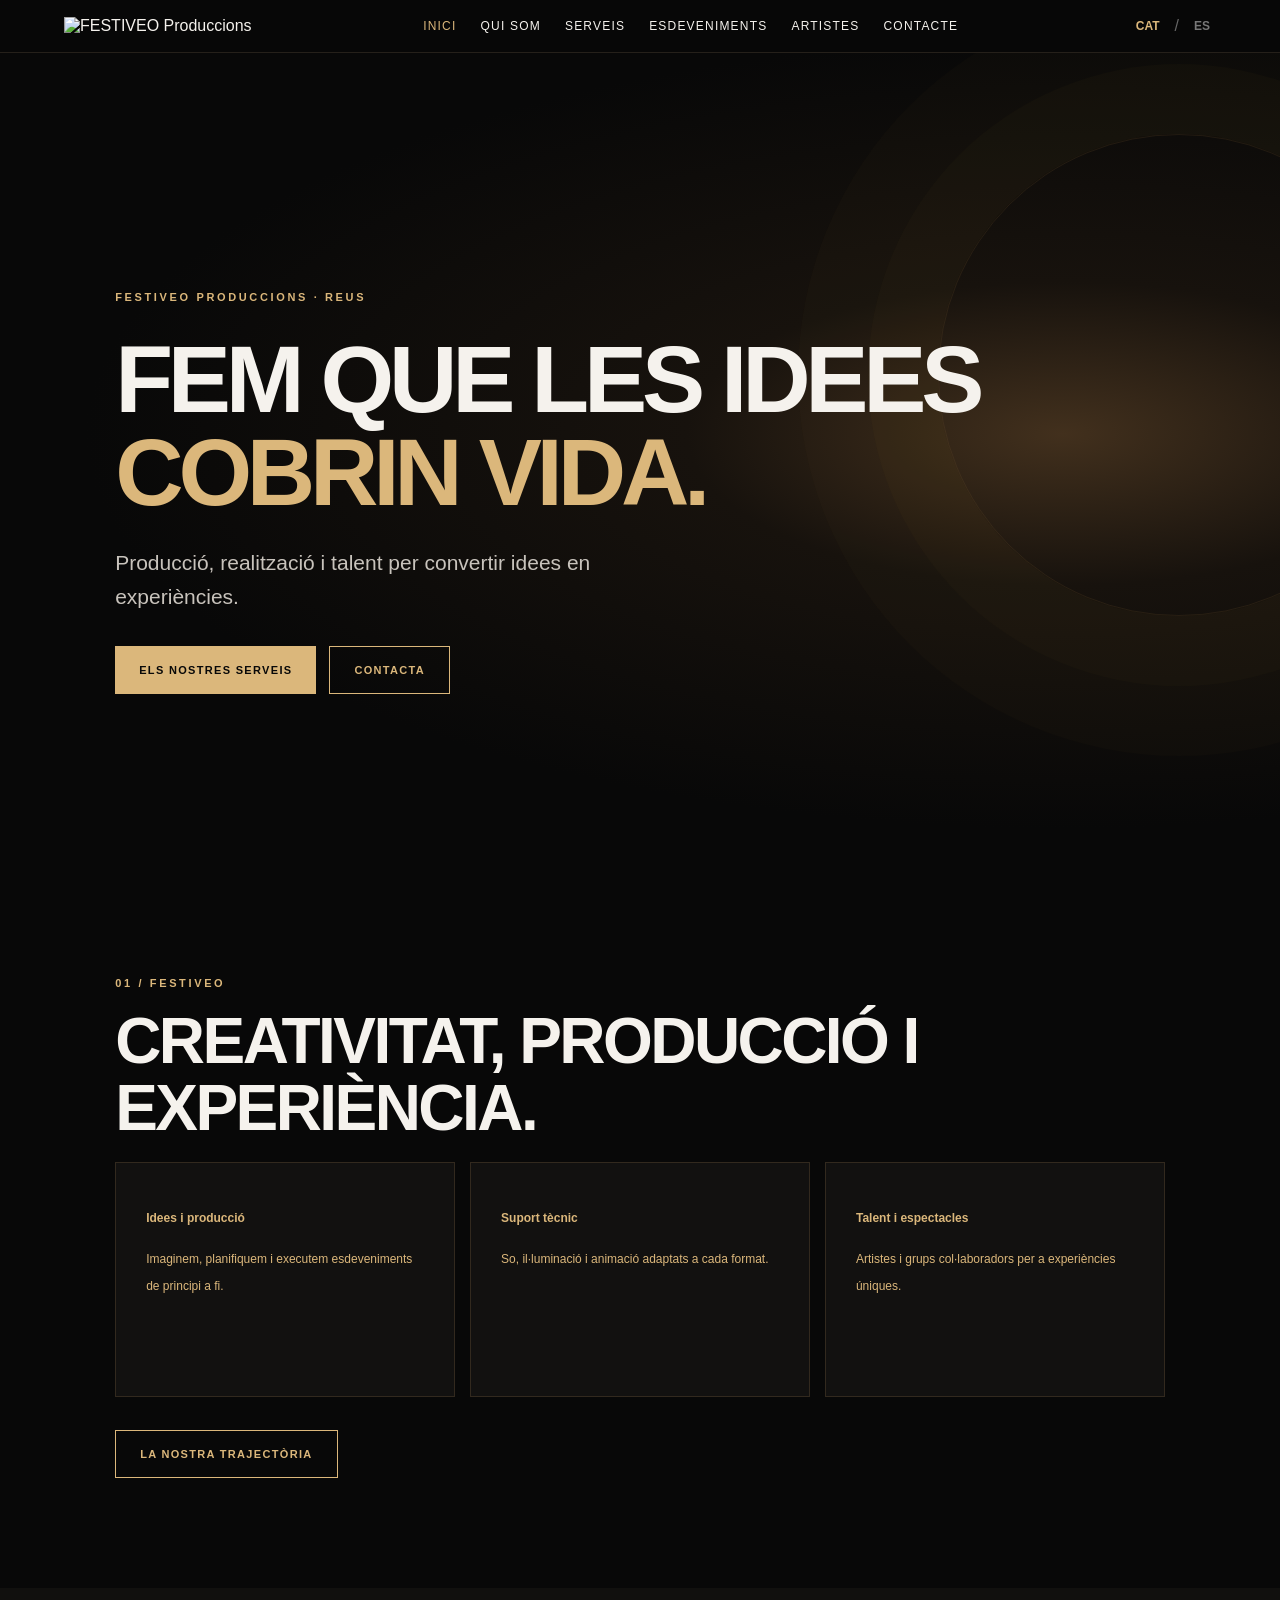
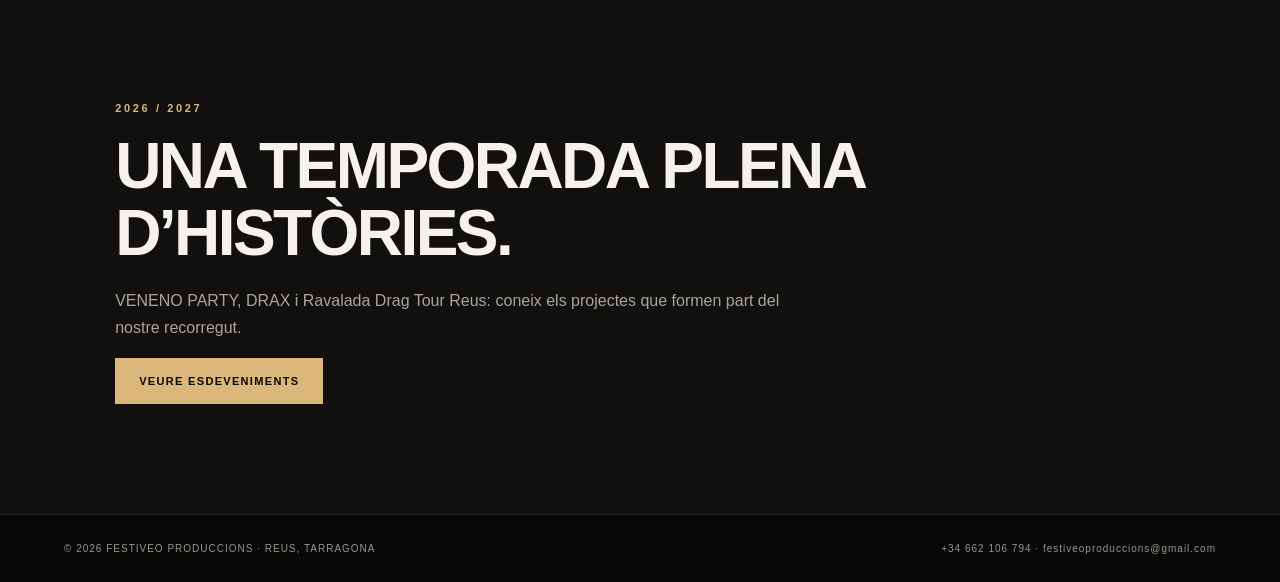
==== index.html @ d30cfdc6 "Add files via upload" ====
<!doctype html><html lang="ca"><head><meta charset="utf-8"><meta name="viewport" content="width=device-width,initial-scale=1"><meta name="theme-color" content="#080808"><title>FESTIVEO Produccions · Inici</title><meta name="description" content="FESTIVEO Produccions · Reus, Tarragona · Producció d’esdeveniments, espectacles i serveis tècnics."><link rel="stylesheet" href="styles.css"></head><body><header class="header"><a class="brand" href="index.html"><img src="assets/logo.png" alt="FESTIVEO Produccions"></a><nav id="nav"><a href="index.html" class="current"><span data-ca="Inici" data-es="Inicio">Inici</span></a><a href="nosaltres.html" class=""><span data-ca="Qui som" data-es="Quiénes somos">Qui som</span></a><a href="serveis.html" class=""><span data-ca="Serveis" data-es="Servicios">Serveis</span></a><a href="esdeveniments.html" class=""><span data-ca="Esdeveniments" data-es="Eventos">Esdeveniments</span></a><a href="artistes.html" class=""><span data-ca="Artistes" data-es="Artistas">Artistes</span></a><a href="contacte.html" class=""><span data-ca="Contacte" data-es="Contacto">Contacte</span></a></nav><div class="tools"><div class="languages"><button data-lang="ca">CAT</button><span>/</span><button data-lang="es">ES</button></div><button id="menu" aria-label="Menú" aria-expanded="false">☰</button></div></header><main><section class="hero "><div class="hero-content"><span class="eyebrow">FESTIVEO PRODUCCIONS · REUS</span><h1><span data-ca="FEM QUE LES IDEES <em>COBRIN VIDA.</em>" data-es="HACEMOS QUE LAS IDEAS <em>COBREN VIDA.</em>">FEM QUE LES IDEES <em>COBRIN VIDA.</em></span></h1><p><span data-ca="Producció, realització i talent per convertir idees en experiències." data-es="Producción, realización y talento para convertir ideas en experiencias.">Producció, realització i talent per convertir idees en experiències.</span></p><div class="actions"><a class="button primary" href="serveis.html"><span data-ca="ELS NOSTRES SERVEIS" data-es="NUESTROS SERVICIOS">ELS NOSTRES SERVEIS</span></a><a class="button outline" href="contacte.html"><span data-ca="CONTACTA" data-es="CONTACTA">CONTACTA</span></a></div></div></section><section class="section"><span class="eyebrow">01 / FESTIVEO</span><h2><span data-ca="CREATIVITAT, PRODUCCIÓ I EXPERIÈNCIA." data-es="CREATIVIDAD, PRODUCCIÓN Y EXPERIENCIA.">CREATIVITAT, PRODUCCIÓ I EXPERIÈNCIA.</span></h2><div class="service-grid"><article class="feature"><h3><span data-ca="Idees i producció" data-es="Ideas y producción">Idees i producció</span></h3><p><span data-ca="Imaginem, planifiquem i executem esdeveniments de principi a fi." data-es="Imaginamos, planificamos y ejecutamos eventos de principio a fin.">Imaginem, planifiquem i executem esdeveniments de principi a fi.</span></p></article><article class="feature"><h3><span data-ca="Suport tècnic" data-es="Soporte técnico">Suport tècnic</span></h3><p><span data-ca="So, il·luminació i animació adaptats a cada format." data-es="Sonido, iluminación y animación adaptados a cada formato.">So, il·luminació i animació adaptats a cada format.</span></p></article><article class="feature"><h3><span data-ca="Talent i espectacles" data-es="Talento y espectáculos">Talent i espectacles</span></h3><p><span data-ca="Artistes i grups col·laboradors per a experiències úniques." data-es="Artistas y grupos colaboradores para experiencias únicas.">Artistes i grups col·laboradors per a experiències úniques.</span></p></article></div><div class="actions"><a href="nosaltres.html" class="button outline"><span data-ca="LA NOSTRA TRAJECTÒRIA" data-es="NUESTRA TRAYECTORIA">LA NOSTRA TRAJECTÒRIA</span></a></div></section><section class="section dark-section"><span class="eyebrow">2026 / 2027</span><h2><span data-ca="UNA TEMPORADA PLENA D’HISTÒRIES." data-es="UNA TEMPORADA LLENA DE HISTORIAS.">UNA TEMPORADA PLENA D’HISTÒRIES.</span></h2><p><span data-ca="VENENO PARTY, DRAX i Ravalada Drag Tour Reus: coneix els projectes que formen part del nostre recorregut." data-es="VENENO PARTY, DRAX y Ravalada Drag Tour Reus: conoce los proyectos que forman parte de nuestro recorrido.">VENENO PARTY, DRAX i Ravalada Drag Tour Reus: coneix els projectes que formen part del nostre recorregut.</span></p><a href="esdeveniments.html" class="button primary"><span data-ca="VEURE ESDEVENIMENTS" data-es="VER EVENTOS">VEURE ESDEVENIMENTS</span></a></section></main><footer><span>© <span id="year"></span> FESTIVEO PRODUCCIONS · REUS, TARRAGONA</span><span><a href="tel:+34662106794">+34 662 106 794</a> · <a href="mailto:festiveoproduccions@gmail.com">festiveoproduccions@gmail.com</a></span></footer><script src="app.js"></script></body></html>
---- styles.css ----
:root{--black:#080808;--panel:#111;--gold:#dbb77b;--white:#f5f2ed;--muted:#a6a29d}*{box-sizing:border-box}html{scroll-behavior:smooth}body{margin:0;background:var(--black);color:var(--white);font-family:Arial,Helvetica,sans-serif}a{color:inherit;text-decoration:none}button{font:inherit;cursor:pointer}.header{position:sticky;top:0;z-index:10;background:rgba(8,8,8,.94);backdrop-filter:blur(15px);border-bottom:1px solid #25201a;display:flex;align-items:center;justify-content:space-between;padding:13px 5%;gap:25px}.brand img{width:176px;height:63px;object-fit:contain;object-position:left center}.header nav{display:flex;gap:24px}.header nav a{font-size:12px;letter-spacing:.1em;text-transform:uppercase;transition:color .2s}.header nav a:hover{color:var(--gold)}.tools,.languages{display:flex;align-items:center;gap:9px}.languages button{background:none;border:0;color:#777;font-size:12px;font-weight:700;padding:6px}.languages button.active{color:var(--gold)}.languages span{color:#666}#menu{display:none;background:none;border:0;color:var(--gold);font-size:25px}.hero{min-height:calc(100vh - 90px);position:relative;overflow:hidden;display:flex;flex-direction:column;justify-content:center;padding:90px 9% 25px;background:radial-gradient(ellipse at 83% 47%,#42301d 0%,#17120d 25%,#080808 65%)}.hero:after{content:"";position:absolute;width:480px;height:480px;border:1px solid #76563133;border-radius:50%;right:-140px;top:10%;box-shadow:0 0 0 70px #a17a2c08,0 0 0 140px #a17a2c06;pointer-events:none}.hero-content{position:relative;z-index:1;max-width:960px}.eyebrow{color:var(--gold);font-size:11px;font-weight:700;letter-spacing:.24em;line-height:1.7}.hero h1{font-size:clamp(46px,7.4vw,110px);line-height:.98;letter-spacing:-.055em;max-width:1000px;margin:27px 0}.hero h1 em{color:var(--gold);font-style:normal}.hero p{font-size:clamp(17px,2vw,21px);color:#c8c3bc;max-width:580px;line-height:1.6}.actions{display:flex;gap:13px;flex-wrap:wrap;margin-top:33px}.button{display:inline-flex;justify-content:center;align-items:center;padding:17px 24px;font-size:11px;font-weight:800;letter-spacing:.12em;transition:transform .2s,background .2s}.button:hover{transform:translateY(-3px)}.primary{background:var(--gold);color:#080808}.outline{border:1px solid var(--gold);color:var(--gold)}.hero-bottom{position:relative;z-index:1;margin-top:auto;padding-top:80px;display:flex;justify-content:space-between;color:#938a7d;font-size:10px;letter-spacing:.2em}.section{padding:110px 9%;scroll-margin-top:90px}.section-head{max-width:790px;margin-bottom:42px}h2{font-size:clamp(33px,5vw,64px);line-height:1.05;letter-spacing:-.04em;margin:15px 0 20px}.section p{color:#aaa49d;line-height:1.7;max-width:680px}.service-grid,.event-grid{display:grid;grid-template-columns:repeat(3,1fr);gap:15px}.service-grid article,.event-card{background:#121110;border:1px solid #32291e;padding:30px;min-height:240px;transition:border-color .2s}.service-grid article:hover,.event-card:hover{border-color:var(--gold)}.service-grid article span{color:var(--gold);font-size:12px}.service-grid h3{font-size:24px;margin-top:38px}.events{background:#0d0c0b}.event-card{min-height:220px;display:flex;flex-direction:column;justify-content:end}.event-card .event-date{color:var(--gold);font-size:12px;letter-spacing:.12em}.event-card h3{font-size:25px;margin:14px 0 4px}.event-card p{margin:0}.event-card a{color:var(--gold);margin-top:18px;font-size:12px}.about{background:linear-gradient(130deg,#18130e,#090909)}.about h2{max-width:900px}.contact-section{text-align:center}.contact-section p{margin:0 auto 28px}.contact-section .button{margin:auto}footer{border-top:1px solid #29231d;padding:28px 5%;display:flex;justify-content:space-between;gap:15px;color:#9d9488;font-size:10px;letter-spacing:.1em}@media(max-width:900px){.header nav{display:none;position:absolute;top:88px;left:0;right:0;background:#0e0d0b;padding:25px 6%;flex-direction:column;border-bottom:1px solid #3b3024}.header nav.open{display:flex}#menu{display:block}.service-grid,.event-grid{grid-template-columns:1fr 1fr}}@media(max-width:600px){.header{padding:9px 5%}.brand img{width:143px;height:56px}.header nav{top:74px}.hero{min-height:78vh;padding:70px 7% 22px}.hero h1{font-size:clamp(42px,12vw,65px)}.section{padding:76px 7%}.service-grid,.event-grid{grid-template-columns:1fr}.service-grid article{min-height:190px}.service-grid h3{margin-top:22px}footer{flex-direction:column}}

.header nav a.current{color:var(--gold)}.hero-inner{min-height:390px;padding-top:70px;padding-bottom:75px}.hero-inner h1{font-size:clamp(44px,6vw,85px)}.dark-section{background:#11100e}.timeline,.contact-grid{display:grid;grid-template-columns:repeat(3,minmax(0,1fr));gap:16px;margin:38px 0}.feature{background:#141210;border:1px solid #3a3025;padding:28px;min-width:0}.feature h3{color:#f5f2ed;font-size:23px;margin:8px 0 15px}.feature p{color:#bdb6ab;line-height:1.7;overflow-wrap:anywhere}.note{margin-top:30px;font-size:13px}.contact-link{color:var(--gold);font-size:clamp(14px,1.7vw,19px)}.event-card{padding:0;justify-content:start;overflow:hidden}.event-card>img{width:100%;aspect-ratio:4/3;object-fit:cover}.event-info{padding:24px}.event-info p{line-height:1.6}.thumbs{display:flex;gap:6px;flex-wrap:wrap;margin-top:14px}.thumbs img{width:66px;height:66px;object-fit:cover}.service-grid .feature{min-height:235px}footer a:hover{color:var(--gold)}@media(max-width:900px){.timeline,.contact-grid{grid-template-columns:1fr 1fr}.header nav{max-height:calc(100vh - 90px);overflow:auto}}@media(max-width:600px){.timeline,.contact-grid{grid-template-columns:1fr}.hero-inner{min-height:300px}.header nav{gap:18px}}
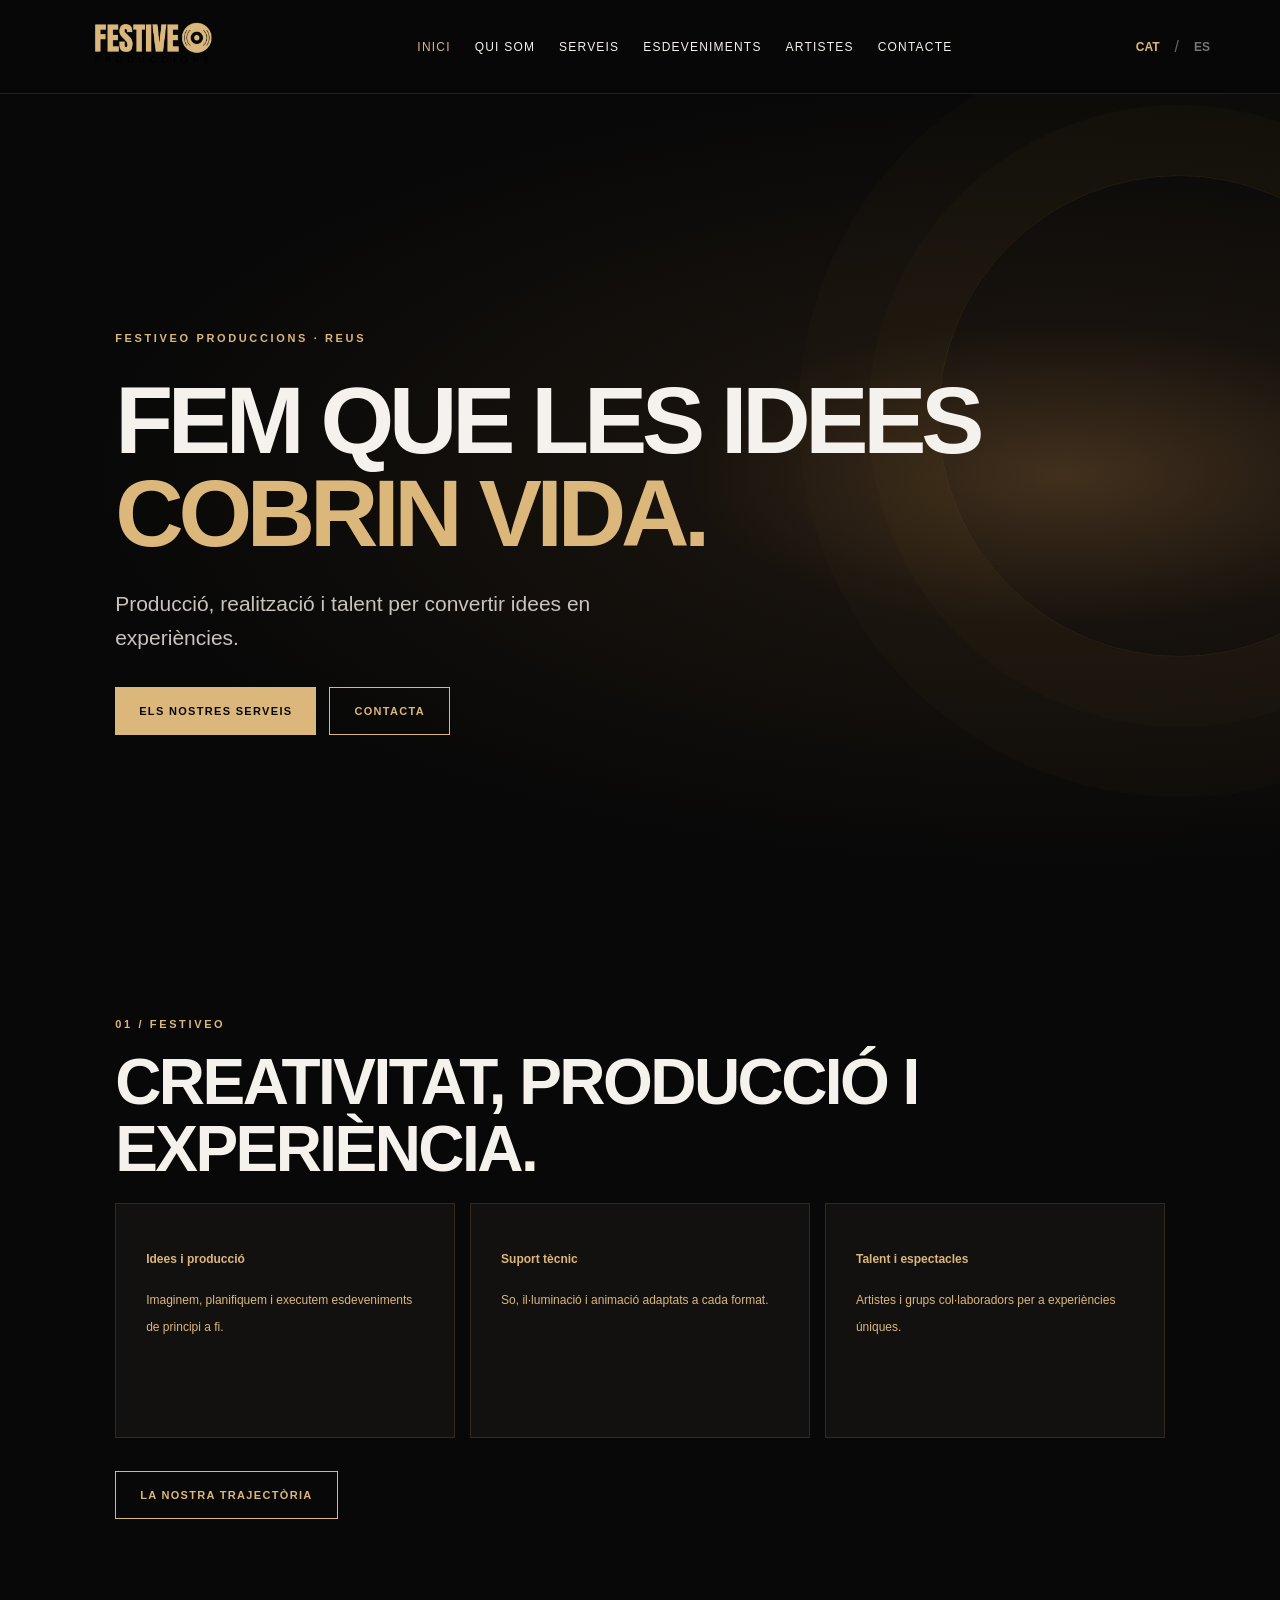
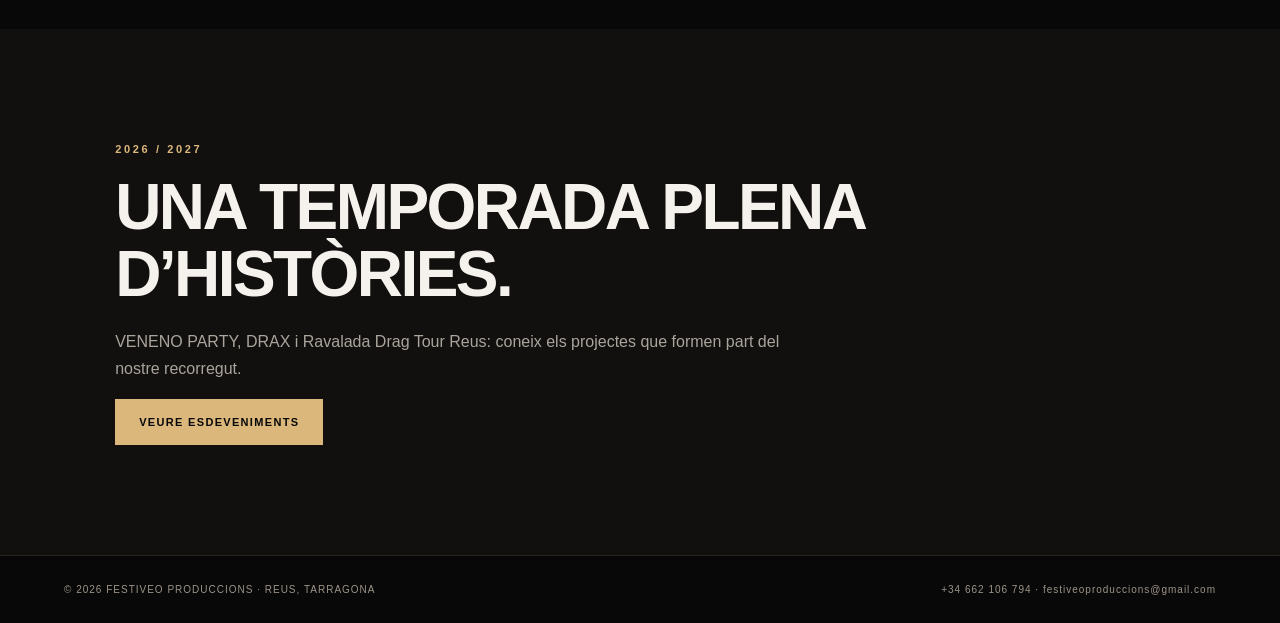
==== commit a3d87f74: "Update index.html" ====
--- a/index.html
+++ b/index.html
@@ -1 +1 @@
-<!doctype html><html lang="ca"><head><meta charset="utf-8"><meta name="viewport" content="width=device-width,initial-scale=1"><meta name="theme-color" content="#080808"><title>FESTIVEO Produccions · Inici</title><meta name="description" content="FESTIVEO Produccions · Reus, Tarragona · Producció d’esdeveniments, espectacles i serveis tècnics."><link rel="stylesheet" href="styles.css"></head><body><header class="header"><a class="brand" href="index.html"><img src="assets/logo.png" alt="FESTIVEO Produccions"></a><nav id="nav"><a href="index.html" class="current"><span data-ca="Inici" data-es="Inicio">Inici</span></a><a href="nosaltres.html" class=""><span data-ca="Qui som" data-es="Quiénes somos">Qui som</span></a><a href="serveis.html" class=""><span data-ca="Serveis" data-es="Servicios">Serveis</span></a><a href="esdeveniments.html" class=""><span data-ca="Esdeveniments" data-es="Eventos">Esdeveniments</span></a><a href="artistes.html" class=""><span data-ca="Artistes" data-es="Artistas">Artistes</span></a><a href="contacte.html" class=""><span data-ca="Contacte" data-es="Contacto">Contacte</span></a></nav><div class="tools"><div class="languages"><button data-lang="ca">CAT</button><span>/</span><button data-lang="es">ES</button></div><button id="menu" aria-label="Menú" aria-expanded="false">☰</button></div></header><main><section class="hero "><div class="hero-content"><span class="eyebrow">FESTIVEO PRODUCCIONS · REUS</span><h1><span data-ca="FEM QUE LES IDEES <em>COBRIN VIDA.</em>" data-es="HACEMOS QUE LAS IDEAS <em>COBREN VIDA.</em>">FEM QUE LES IDEES <em>COBRIN VIDA.</em></span></h1><p><span data-ca="Producció, realització i talent per convertir idees en experiències." data-es="Producción, realización y talento para convertir ideas en experiencias.">Producció, realització i talent per convertir idees en experiències.</span></p><div class="actions"><a class="button primary" href="serveis.html"><span data-ca="ELS NOSTRES SERVEIS" data-es="NUESTROS SERVICIOS">ELS NOSTRES SERVEIS</span></a><a class="button outline" href="contacte.html"><span data-ca="CONTACTA" data-es="CONTACTA">CONTACTA</span></a></div></div></section><section class="section"><span class="eyebrow">01 / FESTIVEO</span><h2><span data-ca="CREATIVITAT, PRODUCCIÓ I EXPERIÈNCIA." data-es="CREATIVIDAD, PRODUCCIÓN Y EXPERIENCIA.">CREATIVITAT, PRODUCCIÓ I EXPERIÈNCIA.</span></h2><div class="service-grid"><article class="feature"><h3><span data-ca="Idees i producció" data-es="Ideas y producción">Idees i producció</span></h3><p><span data-ca="Imaginem, planifiquem i executem esdeveniments de principi a fi." data-es="Imaginamos, planificamos y ejecutamos eventos de principio a fin.">Imaginem, planifiquem i executem esdeveniments de principi a fi.</span></p></article><article class="feature"><h3><span data-ca="Suport tècnic" data-es="Soporte técnico">Suport tècnic</span></h3><p><span data-ca="So, il·luminació i animació adaptats a cada format." data-es="Sonido, iluminación y animación adaptados a cada formato.">So, il·luminació i animació adaptats a cada format.</span></p></article><article class="feature"><h3><span data-ca="Talent i espectacles" data-es="Talento y espectáculos">Talent i espectacles</span></h3><p><span data-ca="Artistes i grups col·laboradors per a experiències úniques." data-es="Artistas y grupos colaboradores para experiencias únicas.">Artistes i grups col·laboradors per a experiències úniques.</span></p></article></div><div class="actions"><a href="nosaltres.html" class="button outline"><span data-ca="LA NOSTRA TRAJECTÒRIA" data-es="NUESTRA TRAYECTORIA">LA NOSTRA TRAJECTÒRIA</span></a></div></section><section class="section dark-section"><span class="eyebrow">2026 / 2027</span><h2><span data-ca="UNA TEMPORADA PLENA D’HISTÒRIES." data-es="UNA TEMPORADA LLENA DE HISTORIAS.">UNA TEMPORADA PLENA D’HISTÒRIES.</span></h2><p><span data-ca="VENENO PARTY, DRAX i Ravalada Drag Tour Reus: coneix els projectes que formen part del nostre recorregut." data-es="VENENO PARTY, DRAX y Ravalada Drag Tour Reus: conoce los proyectos que forman parte de nuestro recorrido.">VENENO PARTY, DRAX i Ravalada Drag Tour Reus: coneix els projectes que formen part del nostre recorregut.</span></p><a href="esdeveniments.html" class="button primary"><span data-ca="VEURE ESDEVENIMENTS" data-es="VER EVENTOS">VEURE ESDEVENIMENTS</span></a></section></main><footer><span>© <span id="year"></span> FESTIVEO PRODUCCIONS · REUS, TARRAGONA</span><span><a href="tel:+34662106794">+34 662 106 794</a> · <a href="mailto:festiveoproduccions@gmail.com">festiveoproduccions@gmail.com</a></span></footer><script src="app.js"></script></body></html>+<!doctype html><html lang="ca"><head><meta charset="utf-8"><meta name="viewport" content="width=device-width,initial-scale=1"><meta name="theme-color" content="#080808"><title>FESTIVEO Produccions · Inici</title><meta name="description" content="FESTIVEO Produccions · Reus, Tarragona · Producció d’esdeveniments, espectacles i serveis tècnics."><link rel="stylesheet" href="styles.css"></head><body><header class="header"><a class="brand" href="index.html"><img src="logo_festiveo.png" alt="FESTIVEO Produccions"></a><nav id="nav"><a href="index.html" class="current"><span data-ca="Inici" data-es="Inicio">Inici</span></a><a href="nosaltres.html" class=""><span data-ca="Qui som" data-es="Quiénes somos">Qui som</span></a><a href="serveis.html" class=""><span data-ca="Serveis" data-es="Servicios">Serveis</span></a><a href="esdeveniments.html" class=""><span data-ca="Esdeveniments" data-es="Eventos">Esdeveniments</span></a><a href="artistes.html" class=""><span data-ca="Artistes" data-es="Artistas">Artistes</span></a><a href="contacte.html" class=""><span data-ca="Contacte" data-es="Contacto">Contacte</span></a></nav><div class="tools"><div class="languages"><button data-lang="ca">CAT</button><span>/</span><button data-lang="es">ES</button></div><button id="menu" aria-label="Menú" aria-expanded="false">☰</button></div></header><main><section class="hero "><div class="hero-content"><span class="eyebrow">FESTIVEO PRODUCCIONS · REUS</span><h1><span data-ca="FEM QUE LES IDEES <em>COBRIN VIDA.</em>" data-es="HACEMOS QUE LAS IDEAS <em>COBREN VIDA.</em>">FEM QUE LES IDEES <em>COBRIN VIDA.</em></span></h1><p><span data-ca="Producció, realització i talent per convertir idees en experiències." data-es="Producción, realización y talento para convertir ideas en experiencias.">Producció, realització i talent per convertir idees en experiències.</span></p><div class="actions"><a class="button primary" href="serveis.html"><span data-ca="ELS NOSTRES SERVEIS" data-es="NUESTROS SERVICIOS">ELS NOSTRES SERVEIS</span></a><a class="button outline" href="contacte.html"><span data-ca="CONTACTA" data-es="CONTACTA">CONTACTA</span></a></div></div></section><section class="section"><span class="eyebrow">01 / FESTIVEO</span><h2><span data-ca="CREATIVITAT, PRODUCCIÓ I EXPERIÈNCIA." data-es="CREATIVIDAD, PRODUCCIÓN Y EXPERIENCIA.">CREATIVITAT, PRODUCCIÓ I EXPERIÈNCIA.</span></h2><div class="service-grid"><article class="feature"><h3><span data-ca="Idees i producció" data-es="Ideas y producción">Idees i producció</span></h3><p><span data-ca="Imaginem, planifiquem i executem esdeveniments de principi a fi." data-es="Imaginamos, planificamos y ejecutamos eventos de principio a fin.">Imaginem, planifiquem i executem esdeveniments de principi a fi.</span></p></article><article class="feature"><h3><span data-ca="Suport tècnic" data-es="Soporte técnico">Suport tècnic</span></h3><p><span data-ca="So, il·luminació i animació adaptats a cada format." data-es="Sonido, iluminación y animación adaptados a cada formato.">So, il·luminació i animació adaptats a cada format.</span></p></article><article class="feature"><h3><span data-ca="Talent i espectacles" data-es="Talento y espectáculos">Talent i espectacles</span></h3><p><span data-ca="Artistes i grups col·laboradors per a experiències úniques." data-es="Artistas y grupos colaboradores para experiencias únicas.">Artistes i grups col·laboradors per a experiències úniques.</span></p></article></div><div class="actions"><a href="nosaltres.html" class="button outline"><span data-ca="LA NOSTRA TRAJECTÒRIA" data-es="NUESTRA TRAYECTORIA">LA NOSTRA TRAJECTÒRIA</span></a></div></section><section class="section dark-section"><span class="eyebrow">2026 / 2027</span><h2><span data-ca="UNA TEMPORADA PLENA D’HISTÒRIES." data-es="UNA TEMPORADA LLENA DE HISTORIAS.">UNA TEMPORADA PLENA D’HISTÒRIES.</span></h2><p><span data-ca="VENENO PARTY, DRAX i Ravalada Drag Tour Reus: coneix els projectes que formen part del nostre recorregut." data-es="VENENO PARTY, DRAX y Ravalada Drag Tour Reus: conoce los proyectos que forman parte de nuestro recorrido.">VENENO PARTY, DRAX i Ravalada Drag Tour Reus: coneix els projectes que formen part del nostre recorregut.</span></p><a href="esdeveniments.html" class="button primary"><span data-ca="VEURE ESDEVENIMENTS" data-es="VER EVENTOS">VEURE ESDEVENIMENTS</span></a></section></main><footer><span>© <span id="year"></span> FESTIVEO PRODUCCIONS · REUS, TARRAGONA</span><span><a href="tel:+34662106794">+34 662 106 794</a> · <a href="mailto:festiveoproduccions@gmail.com">festiveoproduccions@gmail.com</a></span></footer><script src="app.js"></script></body></html>
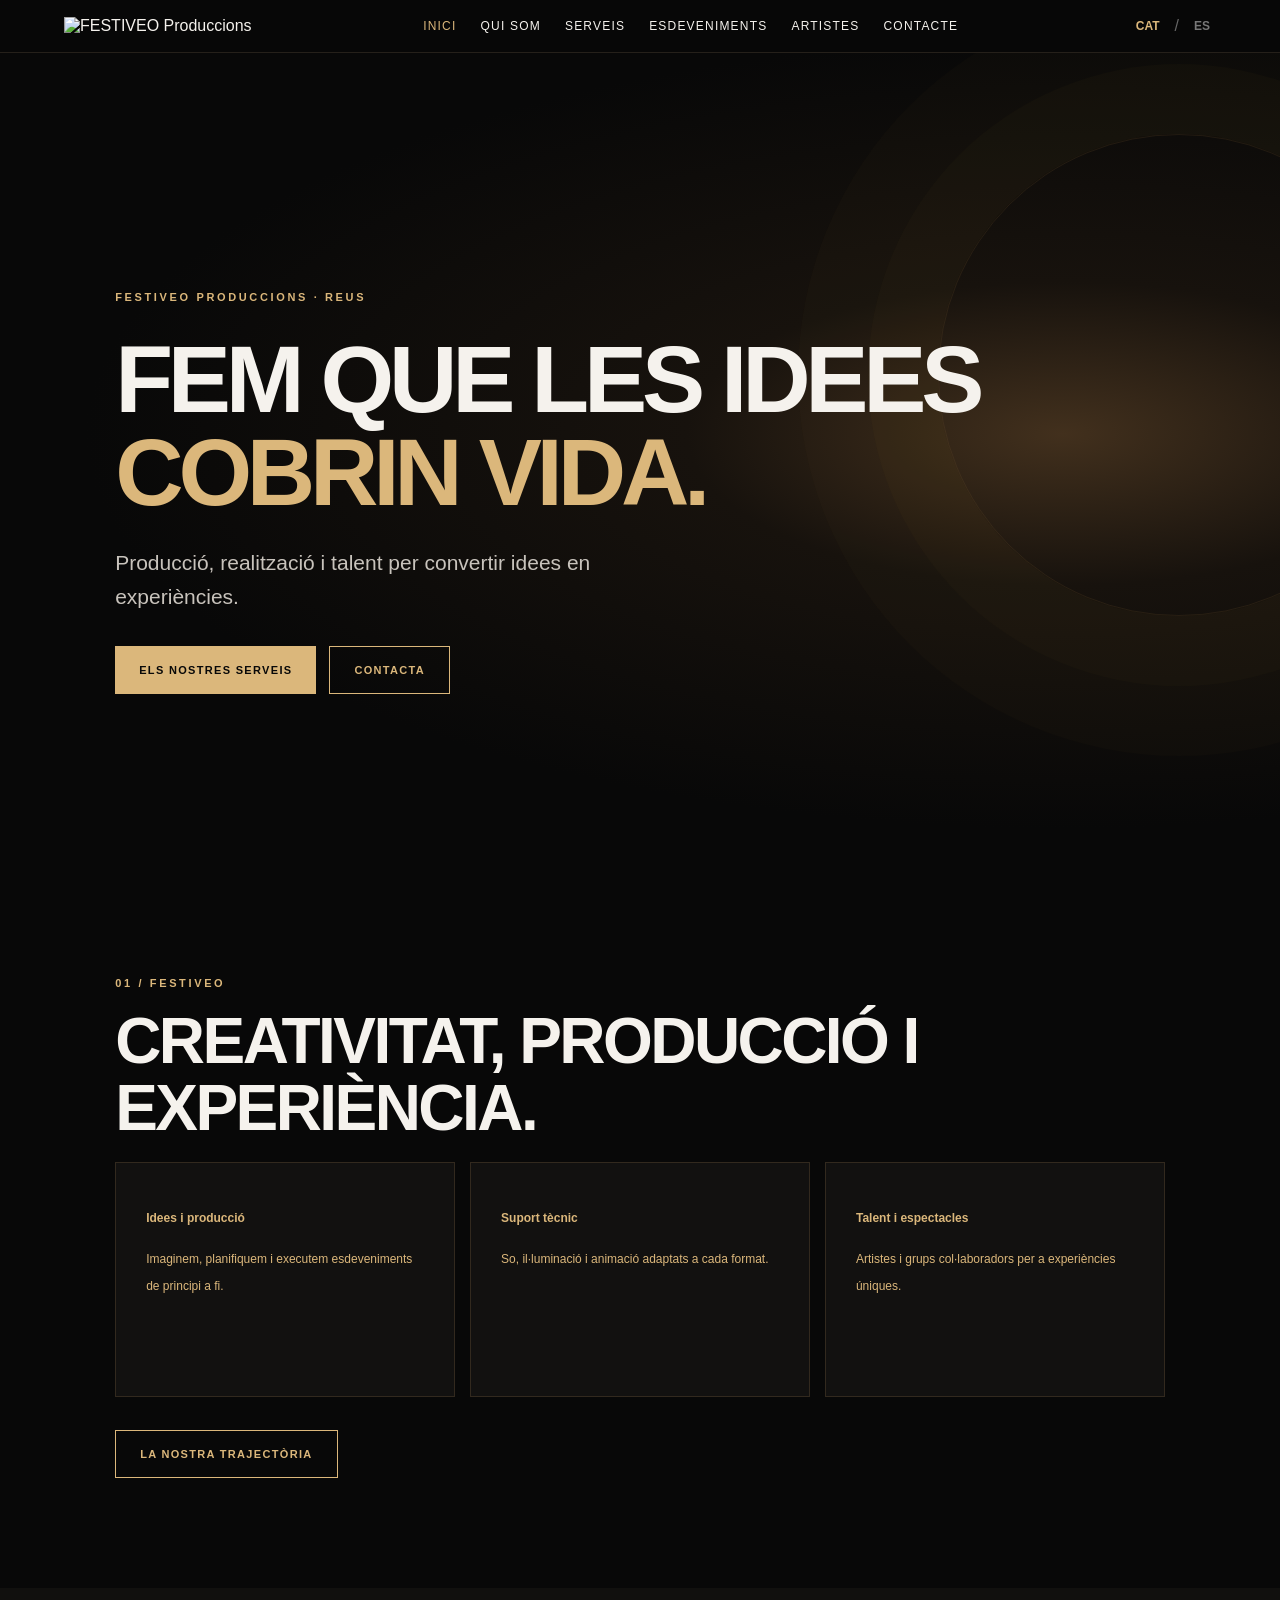
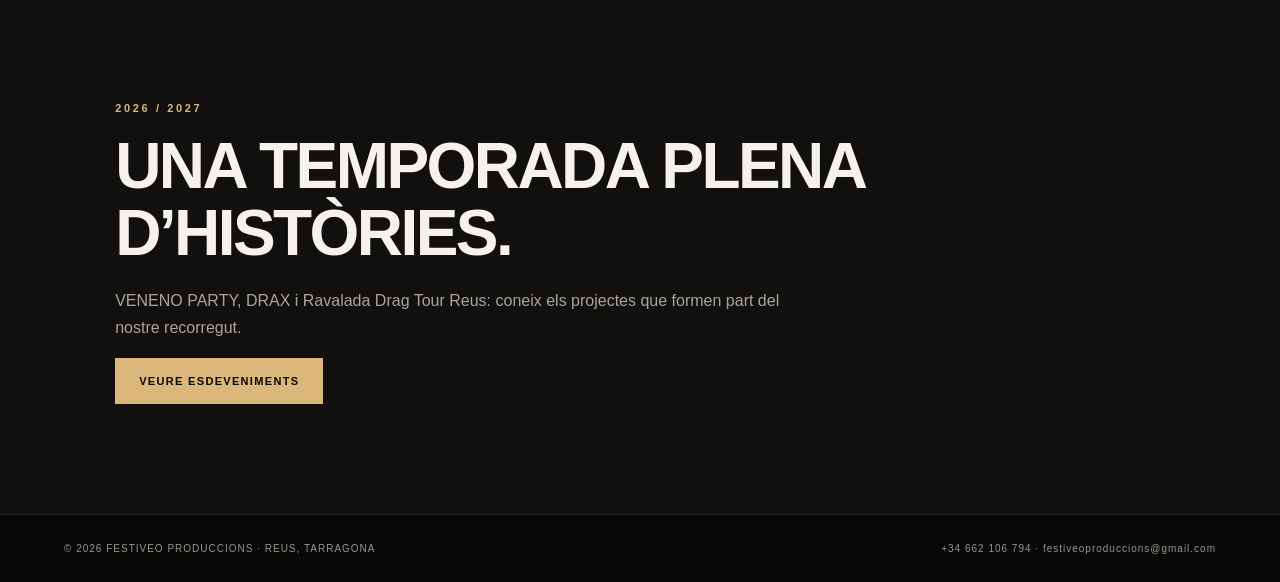
==== commit 490a228e: "Update index.html" ====
--- a/index.html
+++ b/index.html
@@ -1 +1 @@
-<!doctype html><html lang="ca"><head><meta charset="utf-8"><meta name="viewport" content="width=device-width,initial-scale=1"><meta name="theme-color" content="#080808"><title>FESTIVEO Produccions · Inici</title><meta name="description" content="FESTIVEO Produccions · Reus, Tarragona · Producció d’esdeveniments, espectacles i serveis tècnics."><link rel="stylesheet" href="styles.css"></head><body><header class="header"><a class="brand" href="index.html"><img src="logo_festiveo.png" alt="FESTIVEO Produccions"></a><nav id="nav"><a href="index.html" class="current"><span data-ca="Inici" data-es="Inicio">Inici</span></a><a href="nosaltres.html" class=""><span data-ca="Qui som" data-es="Quiénes somos">Qui som</span></a><a href="serveis.html" class=""><span data-ca="Serveis" data-es="Servicios">Serveis</span></a><a href="esdeveniments.html" class=""><span data-ca="Esdeveniments" data-es="Eventos">Esdeveniments</span></a><a href="artistes.html" class=""><span data-ca="Artistes" data-es="Artistas">Artistes</span></a><a href="contacte.html" class=""><span data-ca="Contacte" data-es="Contacto">Contacte</span></a></nav><div class="tools"><div class="languages"><button data-lang="ca">CAT</button><span>/</span><button data-lang="es">ES</button></div><button id="menu" aria-label="Menú" aria-expanded="false">☰</button></div></header><main><section class="hero "><div class="hero-content"><span class="eyebrow">FESTIVEO PRODUCCIONS · REUS</span><h1><span data-ca="FEM QUE LES IDEES <em>COBRIN VIDA.</em>" data-es="HACEMOS QUE LAS IDEAS <em>COBREN VIDA.</em>">FEM QUE LES IDEES <em>COBRIN VIDA.</em></span></h1><p><span data-ca="Producció, realització i talent per convertir idees en experiències." data-es="Producción, realización y talento para convertir ideas en experiencias.">Producció, realització i talent per convertir idees en experiències.</span></p><div class="actions"><a class="button primary" href="serveis.html"><span data-ca="ELS NOSTRES SERVEIS" data-es="NUESTROS SERVICIOS">ELS NOSTRES SERVEIS</span></a><a class="button outline" href="contacte.html"><span data-ca="CONTACTA" data-es="CONTACTA">CONTACTA</span></a></div></div></section><section class="section"><span class="eyebrow">01 / FESTIVEO</span><h2><span data-ca="CREATIVITAT, PRODUCCIÓ I EXPERIÈNCIA." data-es="CREATIVIDAD, PRODUCCIÓN Y EXPERIENCIA.">CREATIVITAT, PRODUCCIÓ I EXPERIÈNCIA.</span></h2><div class="service-grid"><article class="feature"><h3><span data-ca="Idees i producció" data-es="Ideas y producción">Idees i producció</span></h3><p><span data-ca="Imaginem, planifiquem i executem esdeveniments de principi a fi." data-es="Imaginamos, planificamos y ejecutamos eventos de principio a fin.">Imaginem, planifiquem i executem esdeveniments de principi a fi.</span></p></article><article class="feature"><h3><span data-ca="Suport tècnic" data-es="Soporte técnico">Suport tècnic</span></h3><p><span data-ca="So, il·luminació i animació adaptats a cada format." data-es="Sonido, iluminación y animación adaptados a cada formato.">So, il·luminació i animació adaptats a cada format.</span></p></article><article class="feature"><h3><span data-ca="Talent i espectacles" data-es="Talento y espectáculos">Talent i espectacles</span></h3><p><span data-ca="Artistes i grups col·laboradors per a experiències úniques." data-es="Artistas y grupos colaboradores para experiencias únicas.">Artistes i grups col·laboradors per a experiències úniques.</span></p></article></div><div class="actions"><a href="nosaltres.html" class="button outline"><span data-ca="LA NOSTRA TRAJECTÒRIA" data-es="NUESTRA TRAYECTORIA">LA NOSTRA TRAJECTÒRIA</span></a></div></section><section class="section dark-section"><span class="eyebrow">2026 / 2027</span><h2><span data-ca="UNA TEMPORADA PLENA D’HISTÒRIES." data-es="UNA TEMPORADA LLENA DE HISTORIAS.">UNA TEMPORADA PLENA D’HISTÒRIES.</span></h2><p><span data-ca="VENENO PARTY, DRAX i Ravalada Drag Tour Reus: coneix els projectes que formen part del nostre recorregut." data-es="VENENO PARTY, DRAX y Ravalada Drag Tour Reus: conoce los proyectos que forman parte de nuestro recorrido.">VENENO PARTY, DRAX i Ravalada Drag Tour Reus: coneix els projectes que formen part del nostre recorregut.</span></p><a href="esdeveniments.html" class="button primary"><span data-ca="VEURE ESDEVENIMENTS" data-es="VER EVENTOS">VEURE ESDEVENIMENTS</span></a></section></main><footer><span>© <span id="year"></span> FESTIVEO PRODUCCIONS · REUS, TARRAGONA</span><span><a href="tel:+34662106794">+34 662 106 794</a> · <a href="mailto:festiveoproduccions@gmail.com">festiveoproduccions@gmail.com</a></span></footer><script src="app.js"></script></body></html>
+<!doctype html><html lang="ca"><head><meta charset="utf-8"><meta name="viewport" content="width=device-width,initial-scale=1"><meta name="theme-color" content="#080808"><title>FESTIVEO Produccions · Inici</title><meta name="description" content="FESTIVEO Produccions · Reus, Tarragona · Producció d’esdeveniments, espectacles i serveis tècnics."><link rel="stylesheet" href="styles.css"></head><body><header class="header"><a class="brand" href="index.html"><img src="assets/logo.png" alt="FESTIVEO Produccions"></a><nav id="nav"><a href="index.html" class="current"><span data-ca="Inici" data-es="Inicio">Inici</span></a><a href="nosaltres.html" class=""><span data-ca="Qui som" data-es="Quiénes somos">Qui som</span></a><a href="serveis.html" class=""><span data-ca="Serveis" data-es="Servicios">Serveis</span></a><a href="esdeveniments.html" class=""><span data-ca="Esdeveniments" data-es="Eventos">Esdeveniments</span></a><a href="artistes.html" class=""><span data-ca="Artistes" data-es="Artistas">Artistes</span></a><a href="contacte.html" class=""><span data-ca="Contacte" data-es="Contacto">Contacte</span></a></nav><div class="tools"><div class="languages"><button data-lang="ca">CAT</button><span>/</span><button data-lang="es">ES</button></div><button id="menu" aria-label="Menú" aria-expanded="false">☰</button></div></header><main><section class="hero "><div class="hero-content"><span class="eyebrow">FESTIVEO PRODUCCIONS · REUS</span><h1><span data-ca="FEM QUE LES IDEES <em>COBRIN VIDA.</em>" data-es="HACEMOS QUE LAS IDEAS <em>COBREN VIDA.</em>">FEM QUE LES IDEES <em>COBRIN VIDA.</em></span></h1><p><span data-ca="Producció, realització i talent per convertir idees en experiències." data-es="Producción, realización y talento para convertir ideas en experiencias.">Producció, realització i talent per convertir idees en experiències.</span></p><div class="actions"><a class="button primary" href="serveis.html"><span data-ca="ELS NOSTRES SERVEIS" data-es="NUESTROS SERVICIOS">ELS NOSTRES SERVEIS</span></a><a class="button outline" href="contacte.html"><span data-ca="CONTACTA" data-es="CONTACTA">CONTACTA</span></a></div></div></section><section class="section"><span class="eyebrow">01 / FESTIVEO</span><h2><span data-ca="CREATIVITAT, PRODUCCIÓ I EXPERIÈNCIA." data-es="CREATIVIDAD, PRODUCCIÓN Y EXPERIENCIA.">CREATIVITAT, PRODUCCIÓ I EXPERIÈNCIA.</span></h2><div class="service-grid"><article class="feature"><h3><span data-ca="Idees i producció" data-es="Ideas y producción">Idees i producció</span></h3><p><span data-ca="Imaginem, planifiquem i executem esdeveniments de principi a fi." data-es="Imaginamos, planificamos y ejecutamos eventos de principio a fin.">Imaginem, planifiquem i executem esdeveniments de principi a fi.</span></p></article><article class="feature"><h3><span data-ca="Suport tècnic" data-es="Soporte técnico">Suport tècnic</span></h3><p><span data-ca="So, il·luminació i animació adaptats a cada format." data-es="Sonido, iluminación y animación adaptados a cada formato.">So, il·luminació i animació adaptats a cada format.</span></p></article><article class="feature"><h3><span data-ca="Talent i espectacles" data-es="Talento y espectáculos">Talent i espectacles</span></h3><p><span data-ca="Artistes i grups col·laboradors per a experiències úniques." data-es="Artistas y grupos colaboradores para experiencias únicas.">Artistes i grups col·laboradors per a experiències úniques.</span></p></article></div><div class="actions"><a href="nosaltres.html" class="button outline"><span data-ca="LA NOSTRA TRAJECTÒRIA" data-es="NUESTRA TRAYECTORIA">LA NOSTRA TRAJECTÒRIA</span></a></div></section><section class="section dark-section"><span class="eyebrow">2026 / 2027</span><h2><span data-ca="UNA TEMPORADA PLENA D’HISTÒRIES." data-es="UNA TEMPORADA LLENA DE HISTORIAS.">UNA TEMPORADA PLENA D’HISTÒRIES.</span></h2><p><span data-ca="VENENO PARTY, DRAX i Ravalada Drag Tour Reus: coneix els projectes que formen part del nostre recorregut." data-es="VENENO PARTY, DRAX y Ravalada Drag Tour Reus: conoce los proyectos que forman parte de nuestro recorrido.">VENENO PARTY, DRAX i Ravalada Drag Tour Reus: coneix els projectes que formen part del nostre recorregut.</span></p><a href="esdeveniments.html" class="button primary"><span data-ca="VEURE ESDEVENIMENTS" data-es="VER EVENTOS">VEURE ESDEVENIMENTS</span></a></section></main><footer><span>© <span id="year"></span> FESTIVEO PRODUCCIONS · REUS, TARRAGONA</span><span><a href="tel:+34662106794">+34 662 106 794</a> · <a href="mailto:festiveoproduccions@gmail.com">festiveoproduccions@gmail.com</a></span></footer><script src="app.js"></script></body></html>
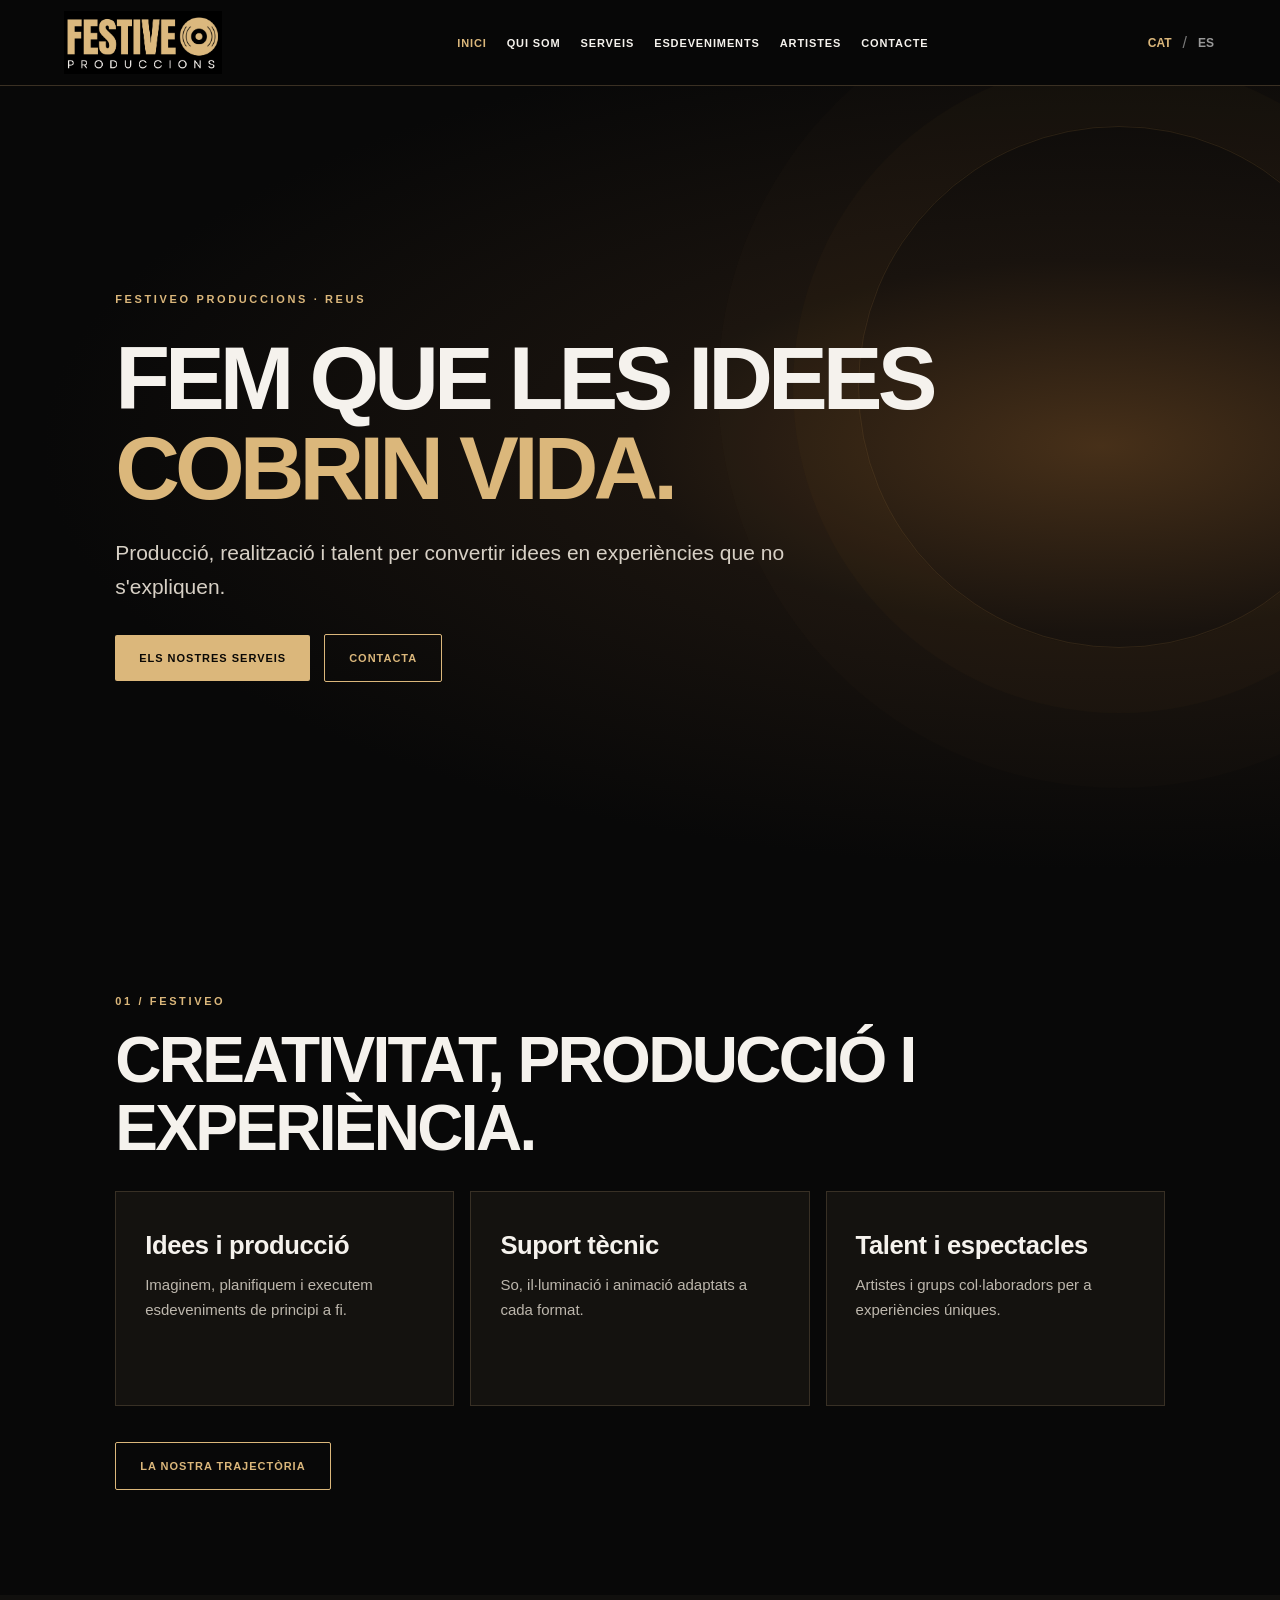
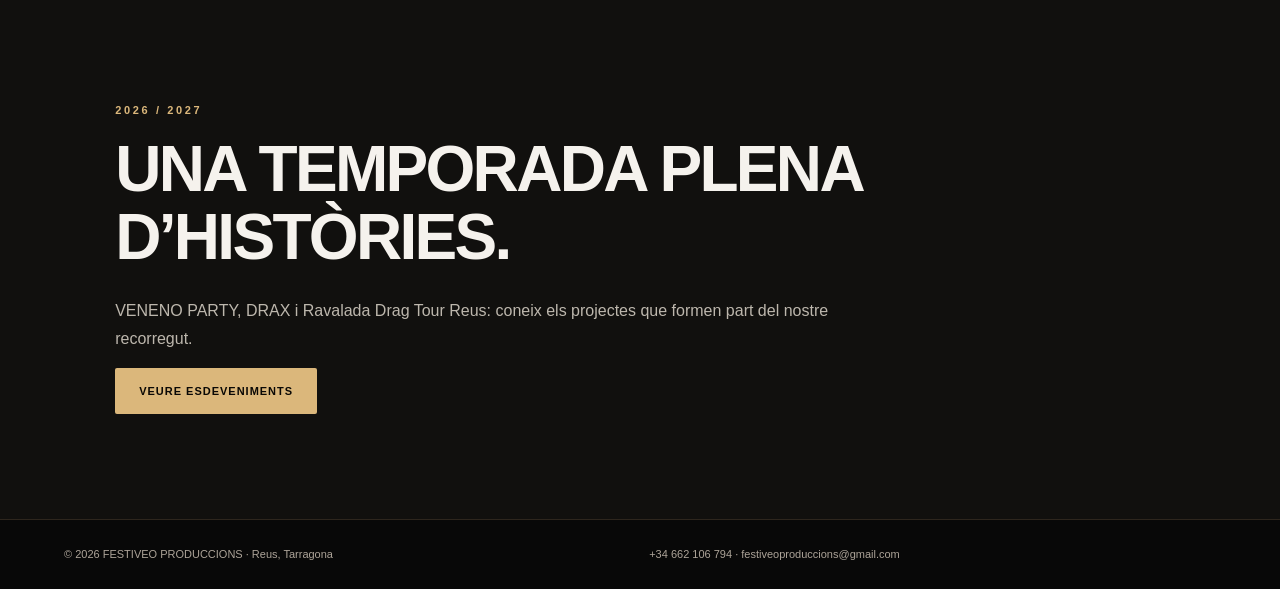
==== commit c31be099: "Add files via upload" ====
--- a/index.html
+++ b/index.html
@@ -1 +1 @@
-<!doctype html><html lang="ca"><head><meta charset="utf-8"><meta name="viewport" content="width=device-width,initial-scale=1"><meta name="theme-color" content="#080808"><title>FESTIVEO Produccions · Inici</title><meta name="description" content="FESTIVEO Produccions · Reus, Tarragona · Producció d’esdeveniments, espectacles i serveis tècnics."><link rel="stylesheet" href="styles.css"></head><body><header class="header"><a class="brand" href="index.html"><img src="assets/logo.png" alt="FESTIVEO Produccions"></a><nav id="nav"><a href="index.html" class="current"><span data-ca="Inici" data-es="Inicio">Inici</span></a><a href="nosaltres.html" class=""><span data-ca="Qui som" data-es="Quiénes somos">Qui som</span></a><a href="serveis.html" class=""><span data-ca="Serveis" data-es="Servicios">Serveis</span></a><a href="esdeveniments.html" class=""><span data-ca="Esdeveniments" data-es="Eventos">Esdeveniments</span></a><a href="artistes.html" class=""><span data-ca="Artistes" data-es="Artistas">Artistes</span></a><a href="contacte.html" class=""><span data-ca="Contacte" data-es="Contacto">Contacte</span></a></nav><div class="tools"><div class="languages"><button data-lang="ca">CAT</button><span>/</span><button data-lang="es">ES</button></div><button id="menu" aria-label="Menú" aria-expanded="false">☰</button></div></header><main><section class="hero "><div class="hero-content"><span class="eyebrow">FESTIVEO PRODUCCIONS · REUS</span><h1><span data-ca="FEM QUE LES IDEES <em>COBRIN VIDA.</em>" data-es="HACEMOS QUE LAS IDEAS <em>COBREN VIDA.</em>">FEM QUE LES IDEES <em>COBRIN VIDA.</em></span></h1><p><span data-ca="Producció, realització i talent per convertir idees en experiències." data-es="Producción, realización y talento para convertir ideas en experiencias.">Producció, realització i talent per convertir idees en experiències.</span></p><div class="actions"><a class="button primary" href="serveis.html"><span data-ca="ELS NOSTRES SERVEIS" data-es="NUESTROS SERVICIOS">ELS NOSTRES SERVEIS</span></a><a class="button outline" href="contacte.html"><span data-ca="CONTACTA" data-es="CONTACTA">CONTACTA</span></a></div></div></section><section class="section"><span class="eyebrow">01 / FESTIVEO</span><h2><span data-ca="CREATIVITAT, PRODUCCIÓ I EXPERIÈNCIA." data-es="CREATIVIDAD, PRODUCCIÓN Y EXPERIENCIA.">CREATIVITAT, PRODUCCIÓ I EXPERIÈNCIA.</span></h2><div class="service-grid"><article class="feature"><h3><span data-ca="Idees i producció" data-es="Ideas y producción">Idees i producció</span></h3><p><span data-ca="Imaginem, planifiquem i executem esdeveniments de principi a fi." data-es="Imaginamos, planificamos y ejecutamos eventos de principio a fin.">Imaginem, planifiquem i executem esdeveniments de principi a fi.</span></p></article><article class="feature"><h3><span data-ca="Suport tècnic" data-es="Soporte técnico">Suport tècnic</span></h3><p><span data-ca="So, il·luminació i animació adaptats a cada format." data-es="Sonido, iluminación y animación adaptados a cada formato.">So, il·luminació i animació adaptats a cada format.</span></p></article><article class="feature"><h3><span data-ca="Talent i espectacles" data-es="Talento y espectáculos">Talent i espectacles</span></h3><p><span data-ca="Artistes i grups col·laboradors per a experiències úniques." data-es="Artistas y grupos colaboradores para experiencias únicas.">Artistes i grups col·laboradors per a experiències úniques.</span></p></article></div><div class="actions"><a href="nosaltres.html" class="button outline"><span data-ca="LA NOSTRA TRAJECTÒRIA" data-es="NUESTRA TRAYECTORIA">LA NOSTRA TRAJECTÒRIA</span></a></div></section><section class="section dark-section"><span class="eyebrow">2026 / 2027</span><h2><span data-ca="UNA TEMPORADA PLENA D’HISTÒRIES." data-es="UNA TEMPORADA LLENA DE HISTORIAS.">UNA TEMPORADA PLENA D’HISTÒRIES.</span></h2><p><span data-ca="VENENO PARTY, DRAX i Ravalada Drag Tour Reus: coneix els projectes que formen part del nostre recorregut." data-es="VENENO PARTY, DRAX y Ravalada Drag Tour Reus: conoce los proyectos que forman parte de nuestro recorrido.">VENENO PARTY, DRAX i Ravalada Drag Tour Reus: coneix els projectes que formen part del nostre recorregut.</span></p><a href="esdeveniments.html" class="button primary"><span data-ca="VEURE ESDEVENIMENTS" data-es="VER EVENTOS">VEURE ESDEVENIMENTS</span></a></section></main><footer><span>© <span id="year"></span> FESTIVEO PRODUCCIONS · REUS, TARRAGONA</span><span><a href="tel:+34662106794">+34 662 106 794</a> · <a href="mailto:festiveoproduccions@gmail.com">festiveoproduccions@gmail.com</a></span></footer><script src="app.js"></script></body></html>
+<!doctype html><html lang="ca"><head><meta charset="utf-8"><meta name="viewport" content="width=device-width,initial-scale=1"><meta name="theme-color" content="#080808"><meta name="description" content="FESTIVEO Produccions · Reus, Tarragona · Producció d’esdeveniments, espectacles i serveis tècnics."><meta name="color-scheme" content="dark"><title>FESTIVEO Produccions · Inici</title><link rel="icon" href="/assets/favicon.svg" type="image/svg+xml"><link rel="stylesheet" href="/styles.css"></head><body><header class="header"><a class="brand" href="index.html" aria-label="FESTIVEO Produccions"><img src="/assets/logo.png" alt="FESTIVEO Produccions" onerror="this.onerror=null;this.src='/logo.png'"></a><nav id="nav" aria-label="Navegación principal"><a href="index.html" class="current"><span data-menu="0">Inici</span></a><a href="nosaltres.html" ><span data-menu="1">Qui som</span></a><a href="serveis.html" ><span data-menu="2">Serveis</span></a><a href="esdeveniments.html" ><span data-menu="3">Esdeveniments</span></a><a href="artistes.html" ><span data-menu="4">Artistes</span></a><a href="contacte.html" ><span data-menu="5">Contacte</span></a></nav><div class="tools"><div class="languages" role="group" aria-label="Idioma"><button type="button" data-lang="ca" aria-pressed="true">CAT</button><span aria-hidden="true">/</span><button type="button" data-lang="es" aria-pressed="false">ES</button></div><button type="button" id="menu" aria-expanded="false" aria-controls="nav" aria-label="Abrir menú">☰</button></div></header><main><section class="hero "><div class="hero-content"><div class="eyebrow"><span data-eyebrow="eyebrow01">FESTIVEO PRODUCCIONS · REUS</span></div><h1><span data-text="text01">FEM QUE LES IDEES <em>COBRIN VIDA.</em></span></h1><p><span data-text="text02">Producció, realització i talent per convertir idees en experiències que no s&#x27;expliquen.</span></p><div class="actions"><a class="button primary" data-button="button01" href="serveis.html"><span data-text="text03">ELS NOSTRES SERVEIS</span></a><a class="button outline" data-button="button02" href="contacte.html"><span data-text="text04">CONTACTA</span></a></div></div></section><section class="section"><span class="eyebrow"><span data-eyebrow="eyebrow02">01 / FESTIVEO</span></span><h2><span data-text="text05">CREATIVITAT, PRODUCCIÓ I EXPERIÈNCIA.</span></h2><div class="service-grid"><article class="feature"><h3><span data-text="text06">Idees i producció</span></h3><p><span data-text="text07">Imaginem, planifiquem i executem esdeveniments de principi a fi.</span></p></article><article class="feature"><h3><span data-text="text08">Suport tècnic</span></h3><p><span data-text="text09">So, il·luminació i animació adaptats a cada format.</span></p></article><article class="feature"><h3><span data-text="text10">Talent i espectacles</span></h3><p><span data-text="text11">Artistes i grups col·laboradors per a experiències úniques.</span></p></article></div><div class="actions"><a class="button outline" data-button="button03" href="nosaltres.html"><span data-text="text12">LA NOSTRA TRAJECTÒRIA</span></a></div></section><section class="section dark-section"><span class="eyebrow"><span data-eyebrow="eyebrow03">2026 / 2027</span></span><h2><span data-text="text13">UNA TEMPORADA PLENA D’HISTÒRIES.</span></h2><p><span data-text="text14">VENENO PARTY, DRAX i Ravalada Drag Tour Reus: coneix els projectes que formen part del nostre recorregut.</span></p><a class="button primary" data-button="button04" href="esdeveniments.html"><span data-text="text15">VEURE ESDEVENIMENTS</span></a></section></main><footer><span>© <span id="year">2026</span> FESTIVEO PRODUCCIONS · <span data-location>REUS, TARRAGONA</span></span><span><a data-phone href="tel:+34662106794">+34 662 106 794</a> · <a data-email href="mailto:festiveoproduccions@gmail.com">festiveoproduccions@gmail.com</a></span><span id="social-links"></span></footer><script src="/app.js" defer></script></body></html>
--- a/styles.css
+++ b/styles.css
@@ -1,3 +1 @@
-:root{--black:#080808;--panel:#111;--gold:#dbb77b;--white:#f5f2ed;--muted:#a6a29d}*{box-sizing:border-box}html{scroll-behavior:smooth}body{margin:0;background:var(--black);color:var(--white);font-family:Arial,Helvetica,sans-serif}a{color:inherit;text-decoration:none}button{font:inherit;cursor:pointer}.header{position:sticky;top:0;z-index:10;background:rgba(8,8,8,.94);backdrop-filter:blur(15px);border-bottom:1px solid #25201a;display:flex;align-items:center;justify-content:space-between;padding:13px 5%;gap:25px}.brand img{width:176px;height:63px;object-fit:contain;object-position:left center}.header nav{display:flex;gap:24px}.header nav a{font-size:12px;letter-spacing:.1em;text-transform:uppercase;transition:color .2s}.header nav a:hover{color:var(--gold)}.tools,.languages{display:flex;align-items:center;gap:9px}.languages button{background:none;border:0;color:#777;font-size:12px;font-weight:700;padding:6px}.languages button.active{color:var(--gold)}.languages span{color:#666}#menu{display:none;background:none;border:0;color:var(--gold);font-size:25px}.hero{min-height:calc(100vh - 90px);position:relative;overflow:hidden;display:flex;flex-direction:column;justify-content:center;padding:90px 9% 25px;background:radial-gradient(ellipse at 83% 47%,#42301d 0%,#17120d 25%,#080808 65%)}.hero:after{content:"";position:absolute;width:480px;height:480px;border:1px solid #76563133;border-radius:50%;right:-140px;top:10%;box-shadow:0 0 0 70px #a17a2c08,0 0 0 140px #a17a2c06;pointer-events:none}.hero-content{position:relative;z-index:1;max-width:960px}.eyebrow{color:var(--gold);font-size:11px;font-weight:700;letter-spacing:.24em;line-height:1.7}.hero h1{font-size:clamp(46px,7.4vw,110px);line-height:.98;letter-spacing:-.055em;max-width:1000px;margin:27px 0}.hero h1 em{color:var(--gold);font-style:normal}.hero p{font-size:clamp(17px,2vw,21px);color:#c8c3bc;max-width:580px;line-height:1.6}.actions{display:flex;gap:13px;flex-wrap:wrap;margin-top:33px}.button{display:inline-flex;justify-content:center;align-items:center;padding:17px 24px;font-size:11px;font-weight:800;letter-spacing:.12em;transition:transform .2s,background .2s}.button:hover{transform:translateY(-3px)}.primary{background:var(--gold);color:#080808}.outline{border:1px solid var(--gold);color:var(--gold)}.hero-bottom{position:relative;z-index:1;margin-top:auto;padding-top:80px;display:flex;justify-content:space-between;color:#938a7d;font-size:10px;letter-spacing:.2em}.section{padding:110px 9%;scroll-margin-top:90px}.section-head{max-width:790px;margin-bottom:42px}h2{font-size:clamp(33px,5vw,64px);line-height:1.05;letter-spacing:-.04em;margin:15px 0 20px}.section p{color:#aaa49d;line-height:1.7;max-width:680px}.service-grid,.event-grid{display:grid;grid-template-columns:repeat(3,1fr);gap:15px}.service-grid article,.event-card{background:#121110;border:1px solid #32291e;padding:30px;min-height:240px;transition:border-color .2s}.service-grid article:hover,.event-card:hover{border-color:var(--gold)}.service-grid article span{color:var(--gold);font-size:12px}.service-grid h3{font-size:24px;margin-top:38px}.events{background:#0d0c0b}.event-card{min-height:220px;display:flex;flex-direction:column;justify-content:end}.event-card .event-date{color:var(--gold);font-size:12px;letter-spacing:.12em}.event-card h3{font-size:25px;margin:14px 0 4px}.event-card p{margin:0}.event-card a{color:var(--gold);margin-top:18px;font-size:12px}.about{background:linear-gradient(130deg,#18130e,#090909)}.about h2{max-width:900px}.contact-section{text-align:center}.contact-section p{margin:0 auto 28px}.contact-section .button{margin:auto}footer{border-top:1px solid #29231d;padding:28px 5%;display:flex;justify-content:space-between;gap:15px;color:#9d9488;font-size:10px;letter-spacing:.1em}@media(max-width:900px){.header nav{display:none;position:absolute;top:88px;left:0;right:0;background:#0e0d0b;padding:25px 6%;flex-direction:column;border-bottom:1px solid #3b3024}.header nav.open{display:flex}#menu{display:block}.service-grid,.event-grid{grid-template-columns:1fr 1fr}}@media(max-width:600px){.header{padding:9px 5%}.brand img{width:143px;height:56px}.header nav{top:74px}.hero{min-height:78vh;padding:70px 7% 22px}.hero h1{font-size:clamp(42px,12vw,65px)}.section{padding:76px 7%}.service-grid,.event-grid{grid-template-columns:1fr}.service-grid article{min-height:190px}.service-grid h3{margin-top:22px}footer{flex-direction:column}}
-
-.header nav a.current{color:var(--gold)}.hero-inner{min-height:390px;padding-top:70px;padding-bottom:75px}.hero-inner h1{font-size:clamp(44px,6vw,85px)}.dark-section{background:#11100e}.timeline,.contact-grid{display:grid;grid-template-columns:repeat(3,minmax(0,1fr));gap:16px;margin:38px 0}.feature{background:#141210;border:1px solid #3a3025;padding:28px;min-width:0}.feature h3{color:#f5f2ed;font-size:23px;margin:8px 0 15px}.feature p{color:#bdb6ab;line-height:1.7;overflow-wrap:anywhere}.note{margin-top:30px;font-size:13px}.contact-link{color:var(--gold);font-size:clamp(14px,1.7vw,19px)}.event-card{padding:0;justify-content:start;overflow:hidden}.event-card>img{width:100%;aspect-ratio:4/3;object-fit:cover}.event-info{padding:24px}.event-info p{line-height:1.6}.thumbs{display:flex;gap:6px;flex-wrap:wrap;margin-top:14px}.thumbs img{width:66px;height:66px;object-fit:cover}.service-grid .feature{min-height:235px}footer a:hover{color:var(--gold)}@media(max-width:900px){.timeline,.contact-grid{grid-template-columns:1fr 1fr}.header nav{max-height:calc(100vh - 90px);overflow:auto}}@media(max-width:600px){.timeline,.contact-grid{grid-template-columns:1fr}.hero-inner{min-height:300px}.header nav{gap:18px}}+:root{--black:#080808;--panel:#14120f;--gold:#dbb77b;--white:#f5f2ed;--muted:#b4ada2}*{box-sizing:border-box}[hidden]{display:none!important}html{scroll-behavior:smooth;scroll-padding-top:92px}body{margin:0;background:var(--black);color:var(--white);font-family:Arial,Helvetica,sans-serif;-webkit-font-smoothing:antialiased}a{color:inherit;text-decoration:none}button{font:inherit;cursor:pointer}button:focus-visible,a:focus-visible{outline:2px solid var(--gold);outline-offset:4px}.header{position:sticky;top:0;z-index:15;display:flex;align-items:center;justify-content:space-between;gap:28px;background:rgba(8,8,8,.96);backdrop-filter:blur(14px);border-bottom:1px solid #3a3023;padding:10px 5%;min-height:86px}.brand{flex-shrink:0}.brand img{display:block;width:176px;height:63px;object-fit:contain;object-position:left center}.header nav{display:flex;align-items:center;flex-wrap:wrap;gap:20px}.header nav a{font-size:11px;font-weight:700;text-transform:uppercase;letter-spacing:.08em;transition:color .2s}.header nav a:hover,.header nav a.current{color:var(--gold)}.tools,.languages{display:flex;align-items:center;gap:9px;flex-shrink:0}.languages button{border:0;background:none;color:#999;padding:8px 2px;font-weight:800;font-size:12px}.languages button.active{color:var(--gold)}.languages span{color:#777}#menu{display:none;background:none;color:var(--gold);border:none;font-size:26px;line-height:1}.hero{min-height:min(800px,calc(100vh - 86px));position:relative;display:flex;align-items:center;overflow:hidden;padding:80px 9%;background:radial-gradient(ellipse at 86% 45%,#473019 0%,#19130e 30%,#080808 68%)}.hero::after{content:"";position:absolute;width:min(520px,55vw);height:min(520px,55vw);border:1px solid #8b663637;border-radius:50%;right:-100px;top:5%;box-shadow:0 0 0 65px #a17a2c09,0 0 0 140px #a17a2c05;pointer-events:none}.hero-inner{min-height:390px;padding-top:75px;padding-bottom:75px}.hero-content{position:relative;z-index:1;max-width:1050px;width:100%}.eyebrow{color:var(--gold);font-size:11px;font-weight:750;letter-spacing:.24em;line-height:1.8}.hero h1{font-size:clamp(45px,7vw,104px);line-height:1;letter-spacing:-.055em;margin:24px 0 23px;max-width:1020px}.hero-inner h1{font-size:clamp(40px,6.2vw,82px)}.hero h1 em{color:var(--gold);font-style:normal}.hero p{font-size:clamp(17px,2vw,21px);color:#d7d0c5;line-height:1.6;max-width:690px;margin:0}.actions{display:flex;gap:14px;align-items:center;flex-wrap:wrap;margin-top:30px}.button{display:inline-flex;align-items:center;justify-content:center;border-radius:2px;padding:17px 24px;font-size:11px;font-weight:800;letter-spacing:.09em;text-align:center;transition:transform .2s,background .2s}.button:hover{transform:translateY(-2px)}.button.primary{background:var(--gold);color:#0a0805}.button.outline{border:1px solid var(--gold);color:var(--gold);background:transparent}.section{padding:105px 9%;scroll-margin-top:85px}.section h2{font-size:clamp(32px,5vw,65px);line-height:1.07;letter-spacing:-.042em;margin:14px 0 26px;max-width:1050px}.section p{line-height:1.7;color:#bdb7ad;max-width:790px}.section.dark-section{background:#11100e}.section .actions{margin-top:34px}.service-grid,.event-grid,.timeline,.contact-grid{display:grid;grid-template-columns:repeat(3,minmax(0,1fr));gap:16px;margin:28px 0 36px}.feature,.event-card{min-width:0;background:#14120f;border:1px solid #383025;transition:border-color .2s}.feature:hover,.event-card:hover{border-color:var(--gold)}.feature{padding:29px;min-height:215px}.feature h3{font-size:clamp(20px,2vw,26px);margin:10px 0 12px;letter-spacing:-.015em}.feature p{font-size:15px;margin:0;overflow-wrap:anywhere}.event-card{display:flex;flex-direction:column;overflow:hidden}.event-card>img{width:100%;aspect-ratio:4/3;object-fit:cover;cursor:pointer}.event-card .event-info{padding:24px;flex:1}.event-date{color:var(--gold);font-size:11px;letter-spacing:.12em;font-weight:700}.event-card h3{margin:10px 0;font-size:23px}.event-card p{margin:0 0 14px;font-size:14px}.event-link{color:var(--gold);font-size:12px;font-weight:700;text-decoration:underline;text-underline-offset:4px}.thumbs{display:flex;flex-wrap:wrap;gap:6px;margin-top:14px}.thumbs button{padding:0;background:none;border:0}.thumbs img{width:62px;height:62px;object-fit:cover;border:1px solid #5b4831}.note{font-size:13px;color:#92897d!important;margin:30px 0}#forvenues-slot{margin-top:26px}.contact-grid{align-items:stretch}.contact-grid .feature{min-height:235px}.contact-link{color:var(--gold);font-size:clamp(14px,1.5vw,19px);overflow-wrap:anywhere}.contact-grid .button{margin-top:10px}footer{display:flex;justify-content:space-between;align-items:center;flex-wrap:wrap;gap:16px;border-top:1px solid #2e261d;padding:26px 5%;color:#ada499;font-size:11px;line-height:1.6}footer a:hover{color:var(--gold)}#social-links{display:flex;gap:10px}.empty-note{border:1px dashed #594934;padding:30px;color:#b4a38d}.gallery-modal{position:fixed;inset:0;z-index:60;background:rgba(0,0,0,.95);display:flex;flex-direction:column;align-items:center;justify-content:center;padding:24px}.gallery-modal[hidden]{display:none}.gallery-modal img{max-width:100%;max-height:80vh;object-fit:contain}.gallery-modal button{position:absolute;top:18px;right:22px;font-size:31px;background:none;color:white;border:0}.gallery-modal p{color:#ddd;text-align:center}.no-scroll{overflow:hidden}@media(max-width:1080px){.header nav{gap:12px}.header nav a{font-size:10px}.brand img{width:142px}}@media(max-width:900px){.header{min-height:74px;padding:7px 5%}.brand img{width:153px;height:60px}.header nav{display:none;position:absolute;left:0;right:0;top:73px;flex-direction:column;align-items:flex-start;padding:24px 6%;background:#0d0b09;border-bottom:1px solid #4b3926;gap:21px;max-height:calc(100vh - 74px);overflow:auto}.header nav.open{display:flex}.header nav a{font-size:13px}#menu{display:block}.hero{min-height:min(690px,calc(100vh - 74px));padding:80px 7%}.hero-inner{min-height:355px}.section{padding:82px 7%}.service-grid,.event-grid,.timeline,.contact-grid{grid-template-columns:repeat(2,minmax(0,1fr))}}@media(max-width:620px){.header{padding:7px 5%}.brand img{width:133px;height:55px}.header nav{top:69px}.hero{padding:62px 6%;min-height:65vh}.hero-inner{min-height:310px}.hero h1{font-size:clamp(39px,10vw,67px)}.hero-inner h1{font-size:clamp(38px,9vw,59px)}.hero p{font-size:16px}.section{padding:70px 6%}.section h2{font-size:clamp(30px,8vw,48px)}.service-grid,.event-grid,.timeline,.contact-grid{grid-template-columns:1fr}.feature{padding:24px;min-height:180px}.actions{flex-direction:column;align-items:stretch}.button{width:100%}footer{padding:26px 6%;flex-direction:column;align-items:flex-start}}@media(prefers-reduced-motion:reduce){html{scroll-behavior:auto}.button{transition:none}}
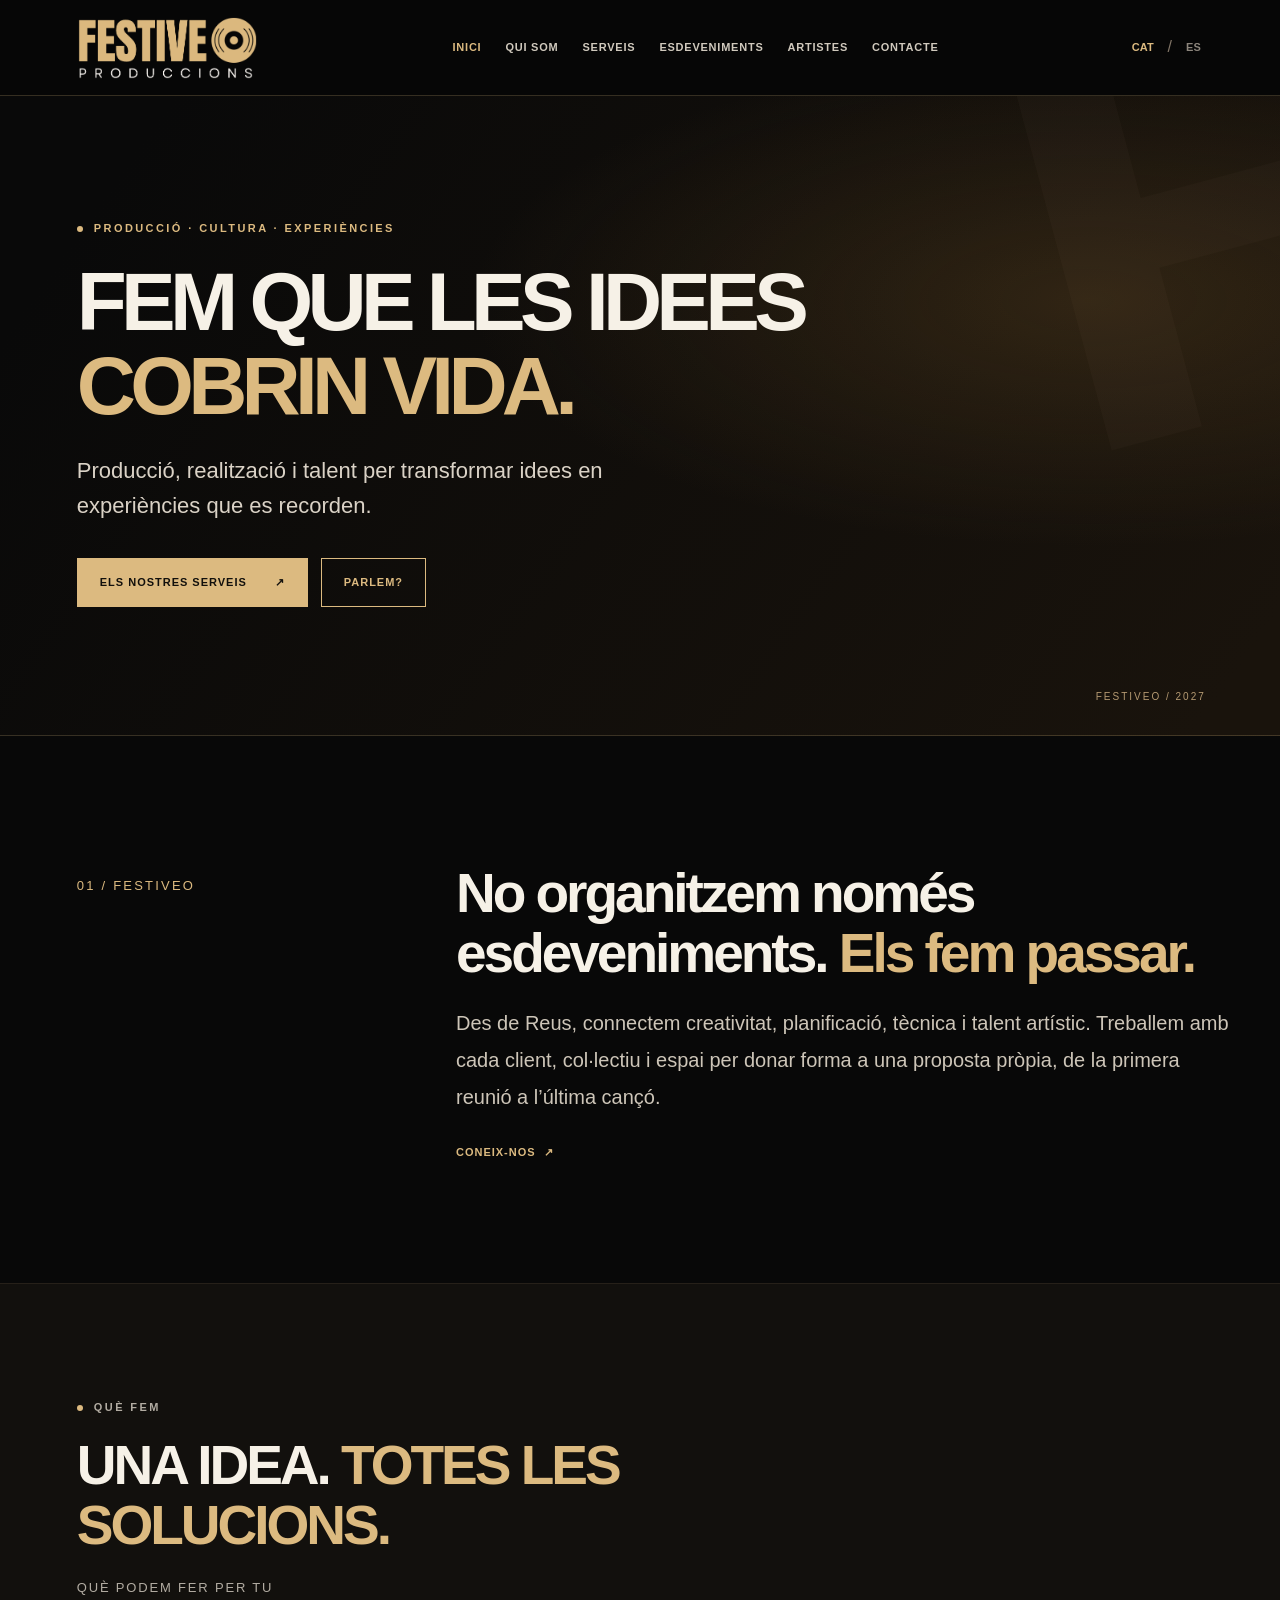
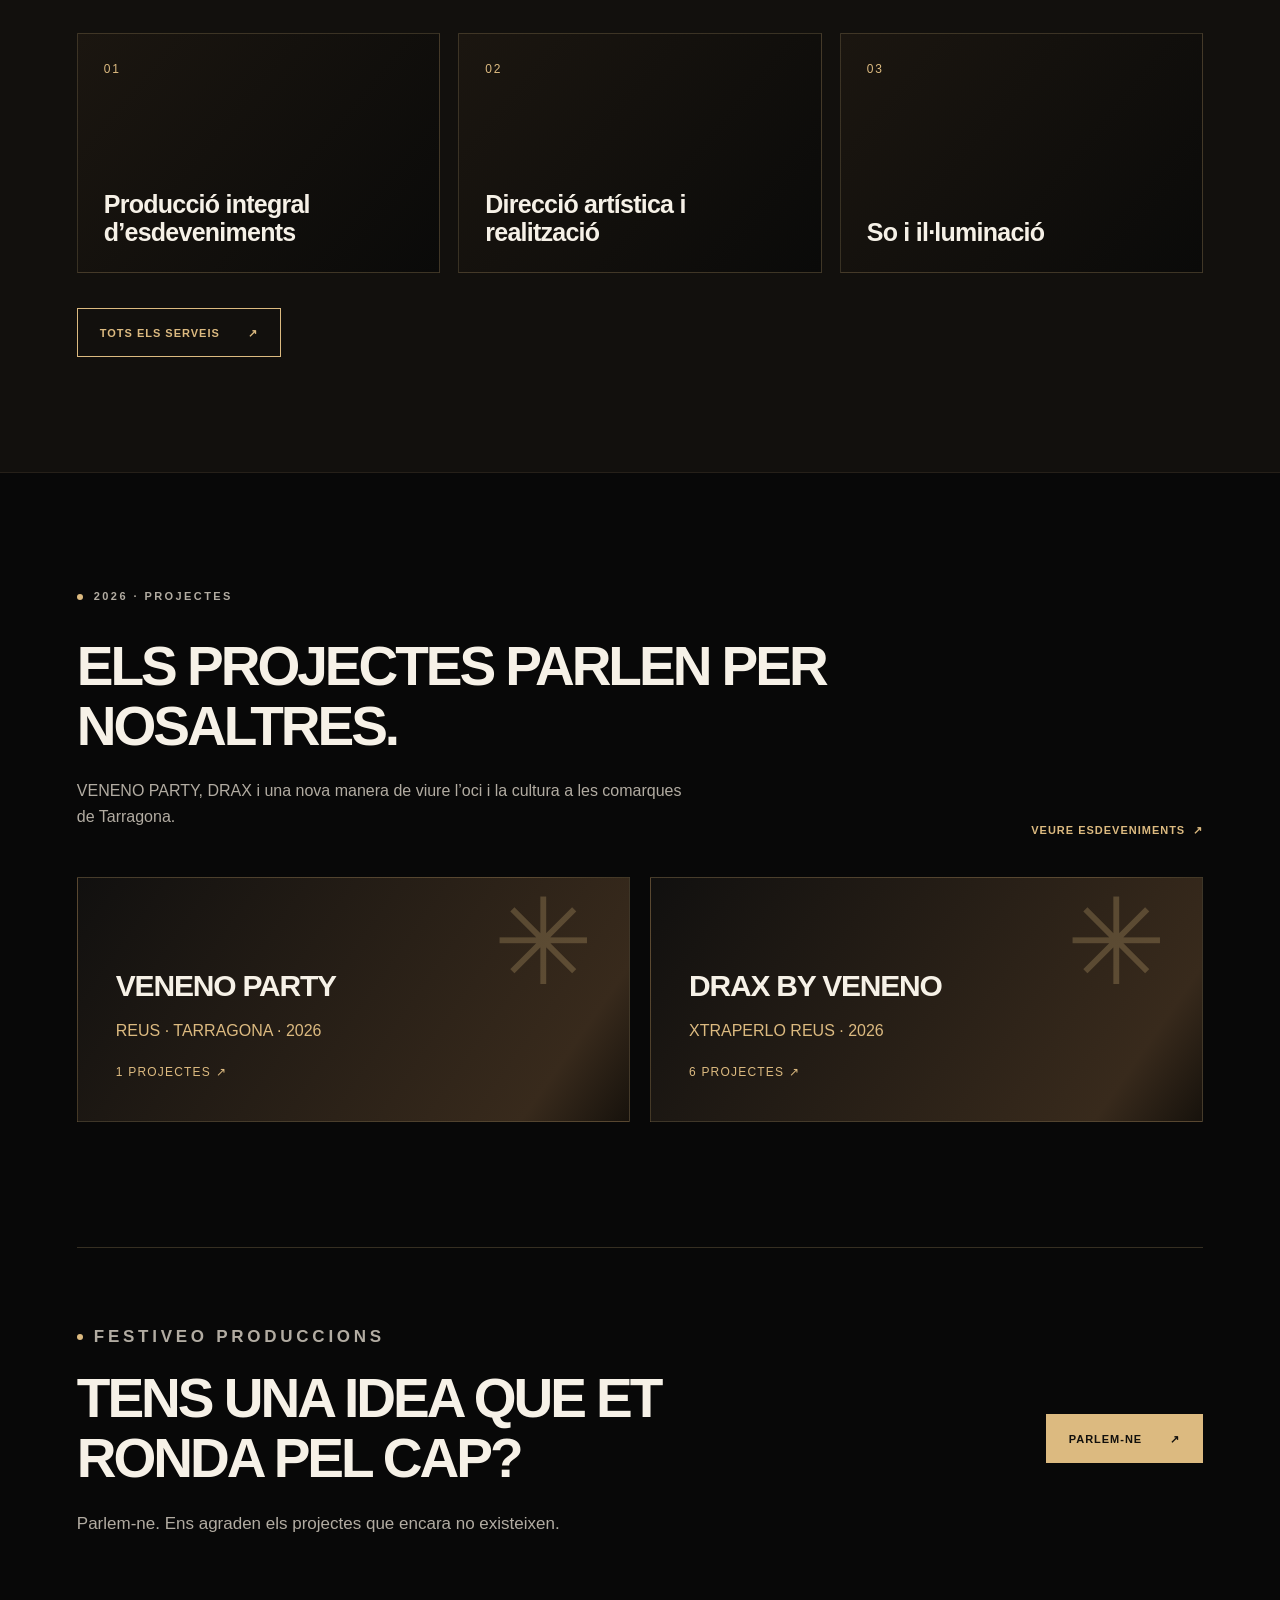
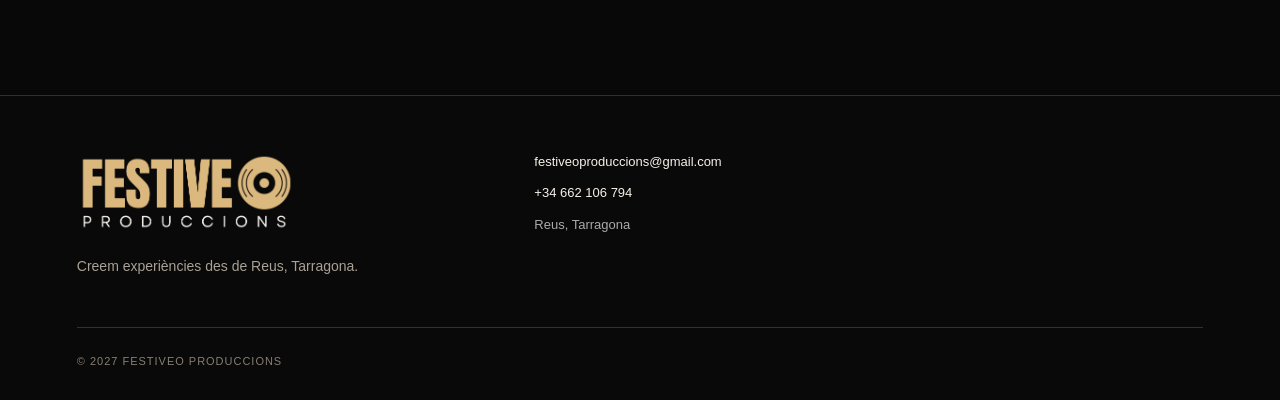
==== commit 3110a6b3: "Add files via upload" ====
--- a/index.html
+++ b/index.html
@@ -1 +1,4 @@
-<!doctype html><html lang="ca"><head><meta charset="utf-8"><meta name="viewport" content="width=device-width,initial-scale=1"><meta name="theme-color" content="#080808"><meta name="description" content="FESTIVEO Produccions · Reus, Tarragona · Producció d’esdeveniments, espectacles i serveis tècnics."><meta name="color-scheme" content="dark"><title>FESTIVEO Produccions · Inici</title><link rel="icon" href="/assets/favicon.svg" type="image/svg+xml"><link rel="stylesheet" href="/styles.css"></head><body><header class="header"><a class="brand" href="index.html" aria-label="FESTIVEO Produccions"><img src="/assets/logo.png" alt="FESTIVEO Produccions" onerror="this.onerror=null;this.src='/logo.png'"></a><nav id="nav" aria-label="Navegación principal"><a href="index.html" class="current"><span data-menu="0">Inici</span></a><a href="nosaltres.html" ><span data-menu="1">Qui som</span></a><a href="serveis.html" ><span data-menu="2">Serveis</span></a><a href="esdeveniments.html" ><span data-menu="3">Esdeveniments</span></a><a href="artistes.html" ><span data-menu="4">Artistes</span></a><a href="contacte.html" ><span data-menu="5">Contacte</span></a></nav><div class="tools"><div class="languages" role="group" aria-label="Idioma"><button type="button" data-lang="ca" aria-pressed="true">CAT</button><span aria-hidden="true">/</span><button type="button" data-lang="es" aria-pressed="false">ES</button></div><button type="button" id="menu" aria-expanded="false" aria-controls="nav" aria-label="Abrir menú">☰</button></div></header><main><section class="hero "><div class="hero-content"><div class="eyebrow"><span data-eyebrow="eyebrow01">FESTIVEO PRODUCCIONS · REUS</span></div><h1><span data-text="text01">FEM QUE LES IDEES <em>COBRIN VIDA.</em></span></h1><p><span data-text="text02">Producció, realització i talent per convertir idees en experiències que no s&#x27;expliquen.</span></p><div class="actions"><a class="button primary" data-button="button01" href="serveis.html"><span data-text="text03">ELS NOSTRES SERVEIS</span></a><a class="button outline" data-button="button02" href="contacte.html"><span data-text="text04">CONTACTA</span></a></div></div></section><section class="section"><span class="eyebrow"><span data-eyebrow="eyebrow02">01 / FESTIVEO</span></span><h2><span data-text="text05">CREATIVITAT, PRODUCCIÓ I EXPERIÈNCIA.</span></h2><div class="service-grid"><article class="feature"><h3><span data-text="text06">Idees i producció</span></h3><p><span data-text="text07">Imaginem, planifiquem i executem esdeveniments de principi a fi.</span></p></article><article class="feature"><h3><span data-text="text08">Suport tècnic</span></h3><p><span data-text="text09">So, il·luminació i animació adaptats a cada format.</span></p></article><article class="feature"><h3><span data-text="text10">Talent i espectacles</span></h3><p><span data-text="text11">Artistes i grups col·laboradors per a experiències úniques.</span></p></article></div><div class="actions"><a class="button outline" data-button="button03" href="nosaltres.html"><span data-text="text12">LA NOSTRA TRAJECTÒRIA</span></a></div></section><section class="section dark-section"><span class="eyebrow"><span data-eyebrow="eyebrow03">2026 / 2027</span></span><h2><span data-text="text13">UNA TEMPORADA PLENA D’HISTÒRIES.</span></h2><p><span data-text="text14">VENENO PARTY, DRAX i Ravalada Drag Tour Reus: coneix els projectes que formen part del nostre recorregut.</span></p><a class="button primary" data-button="button04" href="esdeveniments.html"><span data-text="text15">VEURE ESDEVENIMENTS</span></a></section></main><footer><span>© <span id="year">2026</span> FESTIVEO PRODUCCIONS · <span data-location>REUS, TARRAGONA</span></span><span><a data-phone href="tel:+34662106794">+34 662 106 794</a> · <a data-email href="mailto:festiveoproduccions@gmail.com">festiveoproduccions@gmail.com</a></span><span id="social-links"></span></footer><script src="/app.js" defer></script></body></html>+<!doctype html><html lang="ca"><head><meta charset="utf-8"><meta name="viewport" content="width=device-width,initial-scale=1"><meta name="theme-color" content="#080808"><meta name="description" content="FESTIVEO Produccions · Producció d'esdeveniments, espectacles, so, il·luminació i artistes a Reus, Tarragona."><title>FESTIVEO Produccions · Inicio</title><link rel="stylesheet" href="/styles.css"><link rel="icon" href="/assets/favicon.svg" type="image/svg+xml"></head><body data-page="index"><header class="header" id="header"><a class="brand" href="/index.html" aria-label="FESTIVEO Produccions · Inici"><img src="/assets/logo.png" alt="FESTIVEO Produccions"></a><nav id="nav" aria-label="Navegació principal"><a href="/index.html" class="current"><span data-nav="0">Inici</span></a><a href="/nosaltres.html" class=""><span data-nav="1">Qui som</span></a><a href="/serveis.html" class=""><span data-nav="2">Serveis</span></a><a href="/esdeveniments.html" class=""><span data-nav="3">Esdeveniments</span></a><a href="/artistes.html" class=""><span data-nav="4">Artistes</span></a><a href="/contacte.html" class=""><span data-nav="5">Contacte</span></a></nav><div class="header-tools"><div class="languages" role="group" aria-label="Idioma"><button type="button" data-lang="ca" class="active" aria-pressed="true">CAT</button><span>/</span><button type="button" data-lang="es" aria-pressed="false">ES</button></div><button class="menu-toggle" type="button" id="menu" aria-label="Obrir menú" aria-controls="nav" aria-expanded="false"><span></span><span></span><span></span></button></div></header><main id="main"><section class="hero hero-home"><div class="hero-deco"><span>F</span></div><div class="hero-content wrap"><span class="eyebrow"><span class="dot"></span><span data-field="hero.kicker">PRODUCCIÓ · CULTURA · EXPERIÈNCIES</span></span><h1><span data-field="hero.title">FEM QUE LES IDEES <em>COBRIN VIDA.</em></span></h1><p class="hero-lead"><span data-field="hero.subtitle">Producció, realització i talent per transformar idees en experiències que es recorden.</span></p><div class="hero-actions"><a class="btn btn-gold" href="/serveis.html"><span data-inline="ourServices">ELS NOSTRES SERVEIS</span><span aria-hidden="true">↗</span></a><a class="btn btn-outline" href="/contacte.html"><span data-inline="contact">PARLEM?</span></a></div></div><span class="hero-index">FESTIVEO / 2027</span></section><section class="section wrap home-intro"><div class="intro-symbol">01 / FESTIVEO</div><div><h2><span data-field="intro_title">No organitzem només esdeveniments. <em>Els fem passar.</em></span></h2><p class="lead"><span data-field="intro_text">Des de Reus, connectem creativitat, planificació, tècnica i talent artístic. Treballem amb cada client, col·lectiu i espai per donar forma a una proposta pròpia, de la primera reunió a l’última cançó.</span></p><a class="text-link" href="/nosaltres.html"><span data-inline="meet">CONEIX-NOS</span> ↗</a></div></section>
+ <section class="section section-alt"><div class="wrap"><p class="eyebrow section-eyebrow"><span class="dot"></span>QUÈ FEM</p><h2><span data-field="services_title">UNA IDEA. <em>TOTES LES SOLUCIONS.</em></span></h2><p class="subheading"><span data-field="services_kicker">QUÈ PODEM FER PER TU</span></p><div class="service-preview" id="home-services"><article class="service-card"><span class="number">01</span><h3>Producció integral</h3></article><article class="service-card"><span class="number">02</span><h3>So i il·luminació</h3></article><article class="service-card"><span class="number">03</span><h3>Artistes i talent</h3></article></div><a class="btn btn-outline" href="/serveis.html"><span data-inline="allServices">TOTS ELS SERVEIS</span> ↗</a></div></section>
+ <section class="section wrap"><p class="eyebrow section-eyebrow"><span class="dot"></span>2026 · PROJECTES</p><div class="section-heading"><div><h2><span data-field="featured_title">ELS PROJECTES PARLEN PER NOSALTRES.</span></h2><p><span data-field="featured_text">VENENO PARTY, DRAX i una nova manera de viure l’oci i la cultura a les comarques de Tarragona.</span></p></div><a href="/esdeveniments.html" class="text-link"><span data-inline="seeEvents">VEURE ESDEVENIMENTS</span> ↗</a></div><div class="highlight-grid" id="home-events"><article class="highlight"><strong>VENENO PARTY</strong><p>Reus · Tarragona</p></article><article class="highlight"><strong>DRAX BY VENENO</strong><p>Reus · 2026</p></article></div></section>
+ <section class="cta wrap"><div><p class="eyebrow section-eyebrow"><span class="dot"></span>FESTIVEO PRODUCCIONS</p><h2><span data-field="cta_title">TENS UNA IDEA QUE ET RONDA PEL CAP?</span></h2><p><span data-field="cta_text">Parlem-ne. Ens agraden els projectes que encara no existeixen.</span></p></div><a href="/contacte.html" class="btn btn-gold"><span data-inline="letsTalk">PARLEM-NE</span><span>↗</span></a></section></main><footer class="footer"><div><a href="/index.html" class="footer-brand" aria-label="FESTIVEO Produccions · Inici"><img src="/assets/logo.png" alt="FESTIVEO Produccions"></a><p data-footerline>Creem experiències des de Reus, Tarragona.</p></div><div class="foot-contact"><a data-email href="mailto:festiveoproduccions@gmail.com">festiveoproduccions@gmail.com</a><a data-phone href="tel:+34662106794">+34 662 106 794</a><span data-location>Reus, Tarragona</span></div><div id="social-links" class="social-links"></div><div class="copyright">© <span id="year">2027</span> FESTIVEO PRODUCCIONS</div></footer><div id="image-modal" class="photo-modal" hidden role="dialog" aria-modal="true" aria-label="Galeria de fotos"><button type="button" class="modal-close" aria-label="Tancar foto">×</button><figure><img src="" alt=""><figcaption></figcaption></figure></div><script src="/app.js" defer></script></body></html>
--- a/styles.css
+++ b/styles.css
@@ -1 +1,21 @@
-:root{--black:#080808;--panel:#14120f;--gold:#dbb77b;--white:#f5f2ed;--muted:#b4ada2}*{box-sizing:border-box}[hidden]{display:none!important}html{scroll-behavior:smooth;scroll-padding-top:92px}body{margin:0;background:var(--black);color:var(--white);font-family:Arial,Helvetica,sans-serif;-webkit-font-smoothing:antialiased}a{color:inherit;text-decoration:none}button{font:inherit;cursor:pointer}button:focus-visible,a:focus-visible{outline:2px solid var(--gold);outline-offset:4px}.header{position:sticky;top:0;z-index:15;display:flex;align-items:center;justify-content:space-between;gap:28px;background:rgba(8,8,8,.96);backdrop-filter:blur(14px);border-bottom:1px solid #3a3023;padding:10px 5%;min-height:86px}.brand{flex-shrink:0}.brand img{display:block;width:176px;height:63px;object-fit:contain;object-position:left center}.header nav{display:flex;align-items:center;flex-wrap:wrap;gap:20px}.header nav a{font-size:11px;font-weight:700;text-transform:uppercase;letter-spacing:.08em;transition:color .2s}.header nav a:hover,.header nav a.current{color:var(--gold)}.tools,.languages{display:flex;align-items:center;gap:9px;flex-shrink:0}.languages button{border:0;background:none;color:#999;padding:8px 2px;font-weight:800;font-size:12px}.languages button.active{color:var(--gold)}.languages span{color:#777}#menu{display:none;background:none;color:var(--gold);border:none;font-size:26px;line-height:1}.hero{min-height:min(800px,calc(100vh - 86px));position:relative;display:flex;align-items:center;overflow:hidden;padding:80px 9%;background:radial-gradient(ellipse at 86% 45%,#473019 0%,#19130e 30%,#080808 68%)}.hero::after{content:"";position:absolute;width:min(520px,55vw);height:min(520px,55vw);border:1px solid #8b663637;border-radius:50%;right:-100px;top:5%;box-shadow:0 0 0 65px #a17a2c09,0 0 0 140px #a17a2c05;pointer-events:none}.hero-inner{min-height:390px;padding-top:75px;padding-bottom:75px}.hero-content{position:relative;z-index:1;max-width:1050px;width:100%}.eyebrow{color:var(--gold);font-size:11px;font-weight:750;letter-spacing:.24em;line-height:1.8}.hero h1{font-size:clamp(45px,7vw,104px);line-height:1;letter-spacing:-.055em;margin:24px 0 23px;max-width:1020px}.hero-inner h1{font-size:clamp(40px,6.2vw,82px)}.hero h1 em{color:var(--gold);font-style:normal}.hero p{font-size:clamp(17px,2vw,21px);color:#d7d0c5;line-height:1.6;max-width:690px;margin:0}.actions{display:flex;gap:14px;align-items:center;flex-wrap:wrap;margin-top:30px}.button{display:inline-flex;align-items:center;justify-content:center;border-radius:2px;padding:17px 24px;font-size:11px;font-weight:800;letter-spacing:.09em;text-align:center;transition:transform .2s,background .2s}.button:hover{transform:translateY(-2px)}.button.primary{background:var(--gold);color:#0a0805}.button.outline{border:1px solid var(--gold);color:var(--gold);background:transparent}.section{padding:105px 9%;scroll-margin-top:85px}.section h2{font-size:clamp(32px,5vw,65px);line-height:1.07;letter-spacing:-.042em;margin:14px 0 26px;max-width:1050px}.section p{line-height:1.7;color:#bdb7ad;max-width:790px}.section.dark-section{background:#11100e}.section .actions{margin-top:34px}.service-grid,.event-grid,.timeline,.contact-grid{display:grid;grid-template-columns:repeat(3,minmax(0,1fr));gap:16px;margin:28px 0 36px}.feature,.event-card{min-width:0;background:#14120f;border:1px solid #383025;transition:border-color .2s}.feature:hover,.event-card:hover{border-color:var(--gold)}.feature{padding:29px;min-height:215px}.feature h3{font-size:clamp(20px,2vw,26px);margin:10px 0 12px;letter-spacing:-.015em}.feature p{font-size:15px;margin:0;overflow-wrap:anywhere}.event-card{display:flex;flex-direction:column;overflow:hidden}.event-card>img{width:100%;aspect-ratio:4/3;object-fit:cover;cursor:pointer}.event-card .event-info{padding:24px;flex:1}.event-date{color:var(--gold);font-size:11px;letter-spacing:.12em;font-weight:700}.event-card h3{margin:10px 0;font-size:23px}.event-card p{margin:0 0 14px;font-size:14px}.event-link{color:var(--gold);font-size:12px;font-weight:700;text-decoration:underline;text-underline-offset:4px}.thumbs{display:flex;flex-wrap:wrap;gap:6px;margin-top:14px}.thumbs button{padding:0;background:none;border:0}.thumbs img{width:62px;height:62px;object-fit:cover;border:1px solid #5b4831}.note{font-size:13px;color:#92897d!important;margin:30px 0}#forvenues-slot{margin-top:26px}.contact-grid{align-items:stretch}.contact-grid .feature{min-height:235px}.contact-link{color:var(--gold);font-size:clamp(14px,1.5vw,19px);overflow-wrap:anywhere}.contact-grid .button{margin-top:10px}footer{display:flex;justify-content:space-between;align-items:center;flex-wrap:wrap;gap:16px;border-top:1px solid #2e261d;padding:26px 5%;color:#ada499;font-size:11px;line-height:1.6}footer a:hover{color:var(--gold)}#social-links{display:flex;gap:10px}.empty-note{border:1px dashed #594934;padding:30px;color:#b4a38d}.gallery-modal{position:fixed;inset:0;z-index:60;background:rgba(0,0,0,.95);display:flex;flex-direction:column;align-items:center;justify-content:center;padding:24px}.gallery-modal[hidden]{display:none}.gallery-modal img{max-width:100%;max-height:80vh;object-fit:contain}.gallery-modal button{position:absolute;top:18px;right:22px;font-size:31px;background:none;color:white;border:0}.gallery-modal p{color:#ddd;text-align:center}.no-scroll{overflow:hidden}@media(max-width:1080px){.header nav{gap:12px}.header nav a{font-size:10px}.brand img{width:142px}}@media(max-width:900px){.header{min-height:74px;padding:7px 5%}.brand img{width:153px;height:60px}.header nav{display:none;position:absolute;left:0;right:0;top:73px;flex-direction:column;align-items:flex-start;padding:24px 6%;background:#0d0b09;border-bottom:1px solid #4b3926;gap:21px;max-height:calc(100vh - 74px);overflow:auto}.header nav.open{display:flex}.header nav a{font-size:13px}#menu{display:block}.hero{min-height:min(690px,calc(100vh - 74px));padding:80px 7%}.hero-inner{min-height:355px}.section{padding:82px 7%}.service-grid,.event-grid,.timeline,.contact-grid{grid-template-columns:repeat(2,minmax(0,1fr))}}@media(max-width:620px){.header{padding:7px 5%}.brand img{width:133px;height:55px}.header nav{top:69px}.hero{padding:62px 6%;min-height:65vh}.hero-inner{min-height:310px}.hero h1{font-size:clamp(39px,10vw,67px)}.hero-inner h1{font-size:clamp(38px,9vw,59px)}.hero p{font-size:16px}.section{padding:70px 6%}.section h2{font-size:clamp(30px,8vw,48px)}.service-grid,.event-grid,.timeline,.contact-grid{grid-template-columns:1fr}.feature{padding:24px;min-height:180px}.actions{flex-direction:column;align-items:stretch}.button{width:100%}footer{padding:26px 6%;flex-direction:column;align-items:flex-start}}@media(prefers-reduced-motion:reduce){html{scroll-behavior:auto}.button{transition:none}}
+:root{--black:#080808;--dark:#10100e;--panel:#171512;--gold:#dcba80;--white:#f6f1e7;--muted:#b2aca2;--border:rgba(220,186,128,.22)}
+*{box-sizing:border-box}html{scroll-behavior:smooth}body{margin:0;background:var(--black);color:var(--white);font-family:Arial,Helvetica,sans-serif;line-height:1.65;-webkit-font-smoothing:antialiased}a{color:inherit;text-decoration:none}button,input,select,textarea{font:inherit}button{cursor:pointer}img{max-width:100%;display:block}button:focus-visible,a:focus-visible,input:focus-visible,select:focus-visible,textarea:focus-visible{outline:2px solid var(--gold);outline-offset:3px}em{font-style:normal;color:var(--gold)}.wrap{width:min(1190px,88%);margin-left:auto;margin-right:auto}
+.header{height:96px;position:sticky;top:0;z-index:60;display:flex;justify-content:space-between;align-items:center;padding:0 5.8%;gap:20px;background:rgba(7,7,7,.94);backdrop-filter:blur(20px);border-bottom:1px solid var(--border)}.brand{display:block;flex-shrink:0;width:190px;height:70px;overflow:hidden;position:relative}.brand img{width:190px;height:70px;object-fit:contain;object-position:left center}.header nav{display:flex;gap:24px;align-items:center}.header nav a{font-size:11px;letter-spacing:.07em;text-transform:uppercase;font-weight:700;color:#d0c9bd;white-space:nowrap;transition:color .2s}.header nav a:hover,.header nav a.current{color:var(--gold)}.header-tools,.languages{display:flex;gap:9px;align-items:center}.languages button{border:0;padding:5px;background:none;color:#8c857c;font-weight:800;font-size:11px}.languages button.active{color:var(--gold)}.languages span{color:#807466}.menu-toggle{display:none;background:transparent;border:0;width:35px;height:35px;flex-direction:column;gap:6px;justify-content:center;padding:4px}.menu-toggle span{display:block;background:var(--gold);height:2px;width:100%}
+.hero{position:relative;display:flex;align-items:center;overflow:hidden;isolation:isolate;background:radial-gradient(ellipse at 85% 32%,rgba(108,79,37,.32),transparent 40%),linear-gradient(125deg,#090909 10%,#19130c 95%);border-bottom:1px solid var(--border)}.hero-home{min-height:640px;padding:115px 0 125px}.hero-inner{min-height:450px;padding:85px 0 100px}.hero-content{position:relative;z-index:2}.hero-content>*{max-width:850px}.eyebrow{color:var(--gold);font-size:11px;letter-spacing:.22em;font-weight:800;line-height:1.6;text-transform:uppercase}.dot{display:inline-block;width:6px;height:6px;margin-right:11px;background:var(--gold);border-radius:50%;vertical-align:middle}.hero h1{font-size:clamp(48px,6.4vw,96px);line-height:1.02;max-width:1000px;letter-spacing:-.07em;margin:20px 0 25px;font-weight:800}.hero-inner h1{font-size:clamp(45px,5vw,78px);max-width:970px}.hero-lead{font-size:clamp(18px,1.8vw,22px);max-width:620px;color:#dad2c6;line-height:1.6;margin:0}.hero-actions{display:flex;gap:13px;flex-wrap:wrap;margin-top:35px}.hero-index{position:absolute;right:5.8%;bottom:30px;font-size:10px;letter-spacing:.2em;color:#b59a72}.hero-deco{position:absolute;right:-3%;top:-34%;font-weight:900;font-size:650px;line-height:1;letter-spacing:-.13em;color:rgba(220,186,128,.026);transform:rotate(-15deg);pointer-events:none;z-index:-1}
+.btn{border:1px solid transparent;display:inline-flex;gap:28px;align-items:center;justify-content:center;padding:16px 22px;font-size:11px;font-weight:800;letter-spacing:.09em;line-height:1.3;min-height:49px;transition:transform .2s,background-color .2s;text-transform:uppercase}.btn:hover{transform:translateY(-3px)}.btn-gold{background:var(--gold);color:#12100c}.btn-outline{border-color:var(--gold);color:var(--gold);background:transparent}.text-link{color:var(--gold);display:inline-flex;gap:8px;align-items:center;font-size:11px;text-transform:uppercase;font-weight:800;letter-spacing:.09em;background:none;border:0;padding:7px 0;cursor:pointer}.text-link:hover{text-decoration:underline}
+.section{padding-top:115px;padding-bottom:115px}.section-alt{background:#12100d;border-top:1px solid #262019;border-bottom:1px solid #262019}.section h2,.cta h2{font-size:clamp(35px,4.3vw,62px);line-height:1.09;font-weight:800;letter-spacing:-.055em;max-width:850px;margin:12px 0 22px}.section p{color:var(--muted)}.section-intro,.lead{font-size:clamp(17px,1.7vw,20px);line-height:1.85;max-width:800px;color:#cdc5b8!important}.section-eyebrow{margin-top:0;margin-bottom:18px!important}.home-intro{display:grid;grid-template-columns:31% 69%;gap:30px}.intro-symbol{font-size:13px;letter-spacing:.17em;color:var(--gold);padding-top:24px}.subheading{font-size:13px;text-transform:uppercase;letter-spacing:.14em;color:var(--muted);margin:0 0 30px}.section-heading{display:flex;justify-content:space-between;gap:35px;align-items:flex-end;margin-bottom:30px}.section-heading p{max-width:610px}.service-preview{display:grid;grid-template-columns:repeat(3,1fr);gap:18px;margin:35px 0}.service-card{border:1px solid var(--border);min-height:240px;padding:26px;background:linear-gradient(130deg,#1b1610,#0a0a09);display:flex;flex-direction:column;justify-content:space-between}.service-card .number{color:var(--gold);font-size:12px;letter-spacing:.15em}.service-card h3{font-size:25px;line-height:1.1;letter-spacing:-.03em;margin:0}.highlight-grid{display:grid;grid-template-columns:repeat(2,minmax(0,1fr));gap:20px}.highlight{border:1px solid var(--border);padding:38px;min-height:245px;display:flex;flex-direction:column;justify-content:flex-end;position:relative;background:linear-gradient(125deg,#11100f,#382a1c 85%,#17120c)}.highlight:before{content:'✳';color:rgba(220,186,128,.25);font-size:120px;position:absolute;right:35px;top:4px;line-height:1}.highlight strong{position:relative;font-size:30px;line-height:1.1;letter-spacing:-.04em}.highlight p{position:relative;color:var(--gold);margin-bottom:0}.highlight .highlight-link{position:relative;margin-top:18px;color:var(--gold);font-size:12px;letter-spacing:.1em}
+.cta{border-top:1px solid var(--border);margin-top:10px;margin-bottom:65px;padding:75px 0;display:flex;justify-content:space-between;align-items:center;gap:45px}.cta h2{max-width:720px}.cta p{color:var(--muted);font-size:17px}.cta .btn{flex-shrink:0}
+.editorial{display:grid;grid-template-columns:30% 70%;gap:25px}.editorial-mark{font-size:12px;font-weight:800;letter-spacing:.2em;color:var(--gold);padding-top:20px}.editorial h3{font-size:27px;letter-spacing:-.03em;margin-bottom:8px}.editorial-rule{height:1px;background:var(--border);margin:37px 0}.history-timeline{margin-top:44px;border-top:1px solid var(--border)}.history-item{display:grid;grid-template-columns:24% 30% 46%;border-bottom:1px solid var(--border);padding:30px 12px;gap:20px}.history-item .year{color:var(--gold);font-size:12px;letter-spacing:.09em}.history-item h3{margin:0;font-size:25px;line-height:1.2}.history-item p{margin:0;font-size:16px;line-height:1.7}.team-grid{display:grid;grid-template-columns:repeat(2,1fr);gap:18px;margin-top:35px}.team-member{border:1px solid var(--border);background:#13110e;padding:32px;min-height:210px}.team-member .team-photo{aspect-ratio:16/6;object-fit:cover;width:100%;margin-bottom:20px}.team-member .initial{display:flex;align-items:center;justify-content:center;color:var(--gold);font-size:38px;font-weight:800;border:1px solid #493621;width:66px;height:66px;margin-bottom:26px}.team-member h3{font-size:26px;margin:0 0 5px}.team-member .role{font-size:12px;color:var(--gold);letter-spacing:.04em}.team-member p{font-size:15px}.collab-strip{margin-top:42px;padding-top:30px;border-top:1px solid var(--border);display:flex;flex-wrap:wrap;gap:20px 35px;color:#c1b5a2;font-size:13px}.collab-strip span:first-child{color:var(--gold);font-size:11px;font-weight:800;letter-spacing:.1em}
+.services-grid{display:grid;grid-template-columns:repeat(3,1fr);gap:18px;margin-top:45px}.service-detail{background:#15120f;border:1px solid var(--border);min-height:290px;padding:32px;display:flex;flex-direction:column}.service-detail .service-num{color:var(--gold);font-size:12px;letter-spacing:.1em}.service-detail h3{font-size:26px;line-height:1.15;letter-spacing:-.04em;margin:45px 0 12px}.service-detail p{font-size:15px;margin:0 0 17px;line-height:1.75}.service-detail img{max-height:150px;object-fit:cover;width:100%;margin-top:20px}.service-detail a{margin-top:auto;color:var(--gold);font-size:12px}.process-grid{display:grid;grid-template-columns:repeat(4,minmax(0,1fr));gap:18px;margin-top:40px}.process-step{border-top:2px solid var(--gold);padding:25px 10px 0 0}.process-step .step-no{color:var(--gold);font-size:13px}.process-step h3{font-size:21px;margin:30px 0 9px}.process-step p{font-size:15px}
+.events-section{min-height:650px}.event-controls{display:flex;flex-wrap:wrap;gap:9px;margin:35px 0}.filter-chip{font-size:11px;letter-spacing:.12em;font-weight:800;color:var(--gold);background:transparent;border:1px solid var(--border);padding:10px 17px}.filter-chip.active,.filter-chip:hover{color:#090909;background:var(--gold)}.event-group{margin-top:45px}.event-heading{border-bottom:1px solid var(--border);padding-bottom:11px;margin-bottom:24px}.events-grid{display:grid;grid-template-columns:repeat(3,minmax(0,1fr));gap:20px}.event-card{background:#15120f;border:1px solid var(--border);display:flex;flex-direction:column;overflow:hidden;min-width:0}.event-media{width:100%;height:190px;position:relative;overflow:hidden;background:radial-gradient(ellipse at 70% 30%,#604327,#191410 65%,#0c0b0b);display:flex;flex-direction:column;justify-content:flex-end;padding:22px}.event-media[data-category="drax"]{background:radial-gradient(ellipse at 80% 15%,#55412c,#171314 60%,#070808)}.event-media[data-category="ravalada"]{background:radial-gradient(ellipse at 70% 15%,#4a3842,#1b151b 65%,#0a080a)}.event-media .art-watermark{position:absolute;right:-25px;top:-35px;font-size:175px;color:rgba(255,255,255,.07);font-weight:900;line-height:1}.event-media strong{position:relative;z-index:1;font-size:27px;letter-spacing:-.06em;line-height:1.1;max-width:260px}.event-media .media-label{position:relative;color:var(--gold);font-size:11px;font-weight:800;letter-spacing:.13em}.event-photo{width:100%;height:190px;object-fit:cover;cursor:pointer}.event-body{padding:25px;flex:1;display:flex;flex-direction:column}.event-date{color:var(--gold);font-size:12px;font-weight:700;letter-spacing:.09em;margin-bottom:12px}.event-body h3{font-size:23px;letter-spacing:-.04em;line-height:1.2;margin:0 0 14px}.event-body .event-description{font-size:14px;line-height:1.7;margin:0 0 20px;color:#c0b7aa;flex:1}.event-venue{font-size:12px;color:#a99c88;border-top:1px solid var(--border);padding:15px 0 0;margin:0}.photo-thumbs{display:flex;gap:8px;margin:13px 0 5px;flex-wrap:wrap}.photo-thumbs button{background:none;border:1px solid var(--border);padding:0;width:56px;height:56px;cursor:pointer}.photo-thumbs img{width:100%;height:100%;object-fit:cover}.event-ticket{display:inline-block;color:var(--gold);font-size:11px;font-weight:800;letter-spacing:.07em;margin-top:18px}.booking-banner{display:flex;align-items:center;justify-content:space-between;gap:45px}.booking-banner>div:first-child{max-width:780px}.empty-state{color:var(--muted);font-size:16px;padding:20px 0}.photo-modal{position:fixed;inset:0;z-index:200;background:rgba(0,0,0,.94);display:grid;place-items:center;padding:35px}.photo-modal[hidden]{display:none}.photo-modal figure{margin:0;text-align:center}.photo-modal figure img{max-width:min(100%,900px);max-height:77vh;object-fit:contain}.photo-modal figcaption{font-size:13px;margin:14px;color:#ddd}.modal-close{position:absolute;right:22px;top:14px;font-size:35px;border:0;background:transparent;color:var(--gold);cursor:pointer}
+.talent-grid{display:grid;grid-template-columns:repeat(3,1fr);gap:18px;margin-top:40px}.artist-card{border:1px solid var(--border);background:#15120f;min-height:200px;overflow:hidden}.artist-card img{width:100%;aspect-ratio:4/3;object-fit:cover}.artist-card .artist-info{padding:28px}.artist-card h3{font-size:24px;margin:0 0 9px}.artist-card p{font-size:15px}.artist-card a{font-size:12px;color:var(--gold)}.talent-placeholder{border:1px solid var(--border);display:flex;align-items:center;gap:40px;background:radial-gradient(circle at 90% 20%,#322518,#13110e);padding:45px;margin-top:40px}.decorative-quote{font-size:105px;color:var(--gold);line-height:1}.talent-placeholder h3{font-size:28px;margin:0 0 10px;line-height:1.2}.talent-placeholder p{font-size:17px;max-width:600px;margin:0}
+.contact-content{display:grid;grid-template-columns:1fr 1fr;gap:70px}.contact-content h2{margin-top:10px}.contact-options{margin-top:38px}.contact-option{display:flex;gap:20px;padding:25px 0;border-top:1px solid var(--border)}.contact-icon{color:var(--gold);font-size:26px;width:34px}.contact-option>div{display:flex;flex-direction:column;align-items:flex-start;min-width:0}.contact-option small{color:var(--gold);font-weight:800;font-size:11px;letter-spacing:.14em;margin-bottom:7px}.contact-option a:not(.text-link),.contact-option strong{font-size:17px;overflow-wrap:anywhere}.contact-form{background:#14120f;border:1px solid var(--border);padding:35px;display:flex;flex-direction:column;align-self:start}.contact-form h3{font-size:30px;line-height:1.1;margin:15px 0 30px}.contact-form label{font-size:11px;color:var(--gold);font-weight:800;letter-spacing:.09em;margin:16px 0 9px}.contact-form input,.contact-form select,.contact-form textarea{background:#080808;border:1px solid #443829;border-radius:0;color:var(--white);padding:14px 15px;min-height:46px;width:100%}.contact-form textarea{resize:vertical}.contact-form .btn{margin-top:23px}.form-note{font-size:12px!important;line-height:1.5}.contact-feedback{color:var(--gold);font-size:13px}
+.footer{border-top:1px solid var(--border);padding:55px 6% 30px;display:grid;grid-template-columns:2fr 2fr 1fr;gap:35px;background:#090909}.footer strong{font-size:25px;letter-spacing:-.04em;color:var(--gold)}.footer strong span{font-size:11px;letter-spacing:.12em;color:#f2eee6}.footer p{color:#a9a195;font-size:14px}.foot-contact{display:flex;flex-direction:column;gap:10px;font-size:13px}.foot-contact a:hover{color:var(--gold)}.foot-contact>span{color:#aaa}.social-links{display:flex;flex-direction:column;gap:10px;font-size:12px;color:var(--gold)}.copyright{grid-column:1/-1;border-top:1px solid var(--border);padding-top:24px;color:#897f74;font-size:11px;letter-spacing:.09em}
+@media(max-width:1100px){.header{padding:0 4%}.brand{width:150px}.brand img{width:155px;height:61px}.header nav{gap:13px}.header nav a{font-size:10px}.services-grid{grid-template-columns:repeat(2,1fr)}}
+@media(max-width:800px){.header{height:78px}.header nav{display:none;position:absolute;left:0;right:0;top:78px;background:#10100e;border-bottom:1px solid var(--gold);padding:20px 6%;flex-direction:column;align-items:flex-start;gap:19px}.header nav.open{display:flex}.header nav a{font-size:13px}.menu-toggle{display:flex}.brand{width:155px;height:61px}.brand img{width:165px;height:61px}.hero-home{min-height:575px}.hero-inner{min-height:360px;padding:70px 0}.section{padding-top:80px;padding-bottom:80px}.home-intro,.editorial{grid-template-columns:1fr}.intro-symbol,.editorial-mark{padding-top:0}.events-grid,.talent-grid{grid-template-columns:repeat(2,1fr)}.process-grid{grid-template-columns:repeat(2,1fr)}.history-item{grid-template-columns:1fr 2fr}.history-item p{grid-column:2}.contact-content{grid-template-columns:1fr;gap:45px}.footer{grid-template-columns:1fr 1fr}.collab-strip{gap:12px 20px}}
+@media(max-width:580px){.wrap{width:88%}.hero-home{min-height:590px;padding:80px 0 92px}.hero-inner{min-height:345px;padding:65px 0}.hero h1{font-size:clamp(43px,11vw,64px)}.hero-inner h1{font-size:clamp(39px,9vw,60px)}.hero-lead{font-size:17px}.hero-actions{flex-direction:column;align-items:flex-start}.section h2,.cta h2{font-size:clamp(32px,8vw,48px)}.section{padding-top:65px;padding-bottom:65px}.service-preview,.highlight-grid,.events-grid,.services-grid,.talent-grid,.team-grid{grid-template-columns:1fr}.process-grid{grid-template-columns:1fr 1fr}.section-heading{display:block}.section-heading .text-link{margin-top:20px}.history-item{grid-template-columns:1fr;padding:25px 0;gap:12px}.history-item p{grid-column:1}.cta{display:block;margin-bottom:15px;padding:50px 0}.cta .btn{margin-top:20px}.event-media,.event-photo{height:205px}.talent-placeholder{flex-direction:column;align-items:flex-start;gap:10px}.contact-form{padding:24px}.footer{grid-template-columns:1fr;gap:18px}.copyright{grid-column:1}.booking-banner{display:block}.booking-banner #forvenues-slot{margin-top:25px}}
+
+/* Footer: logotipo oficial en lugar del nombre escrito */
+.footer .footer-brand{display:inline-flex;align-items:center;max-width:100%;width:max-content}
+.footer .footer-brand img{display:block;width:min(230px,100%);max-width:100%;height:82px;object-fit:contain;object-position:left center}
+@media(max-width:580px){.footer .footer-brand img{width:185px;height:69px}}
